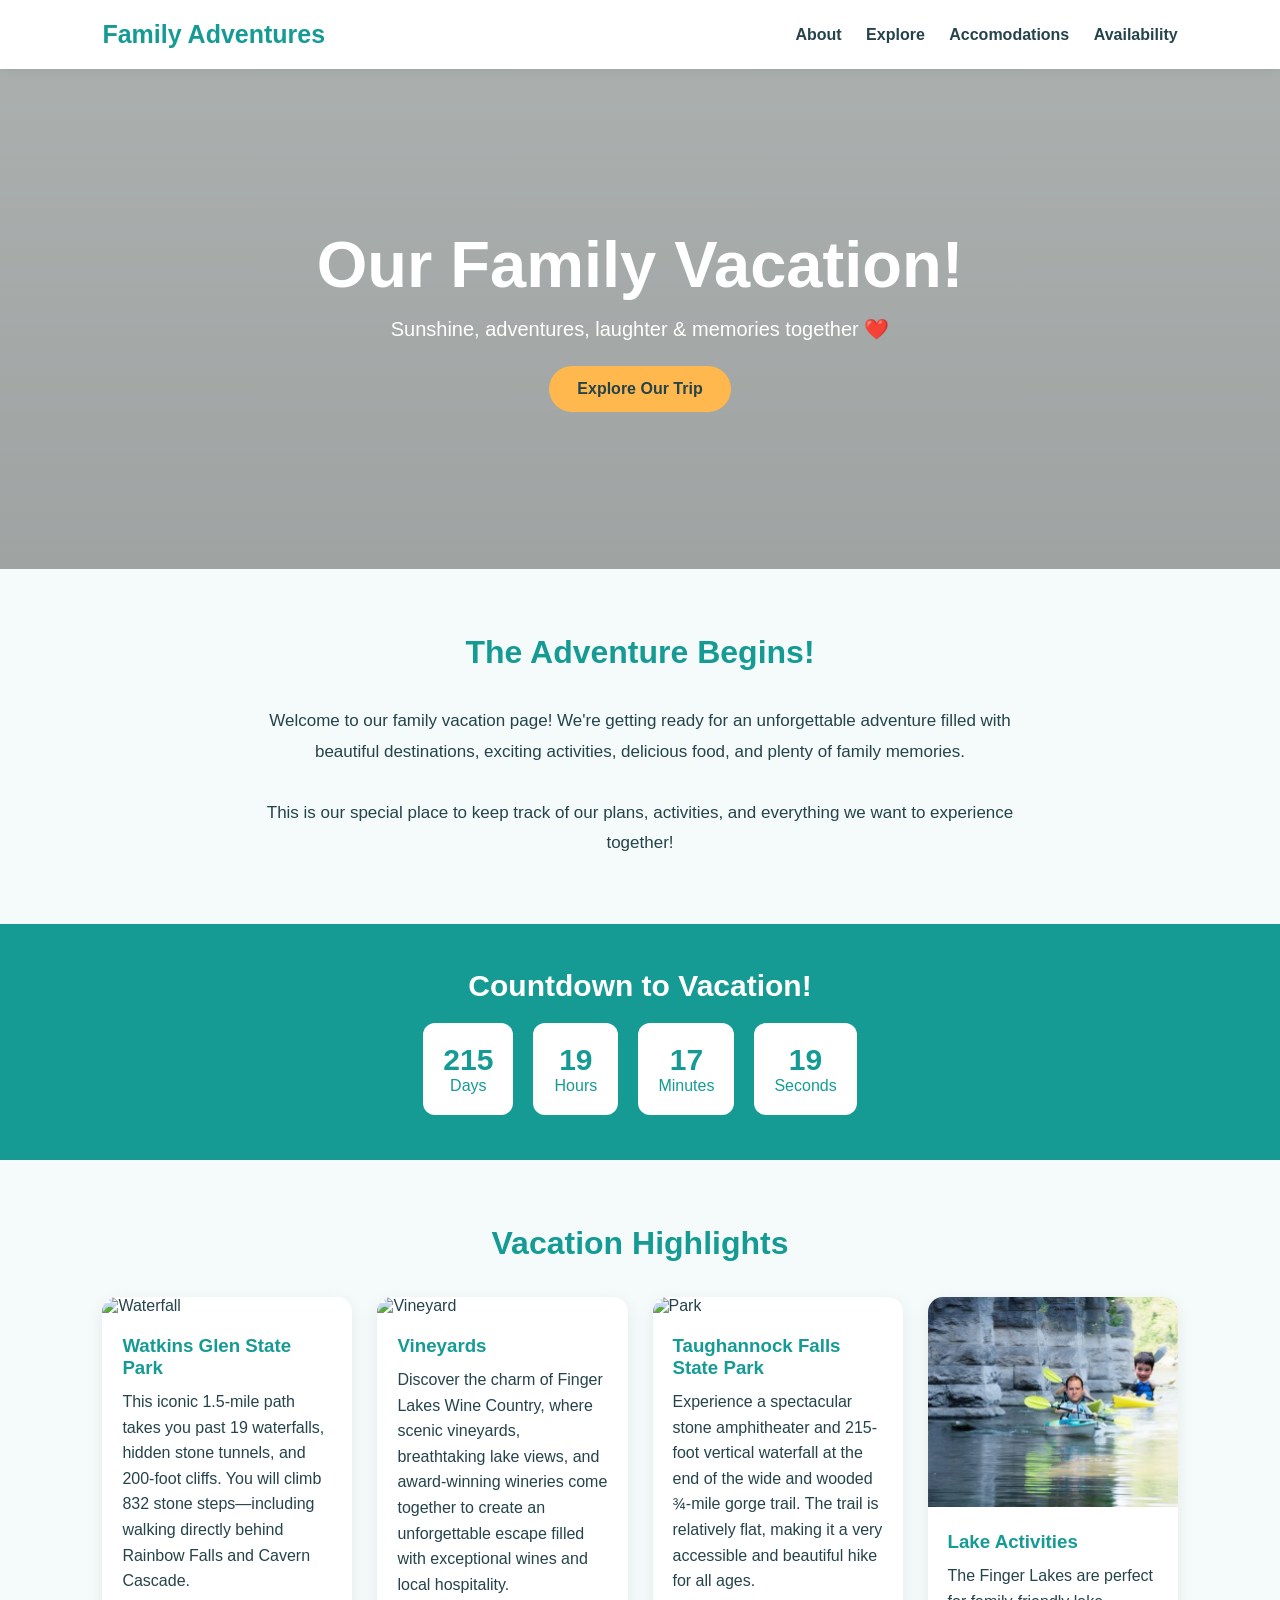
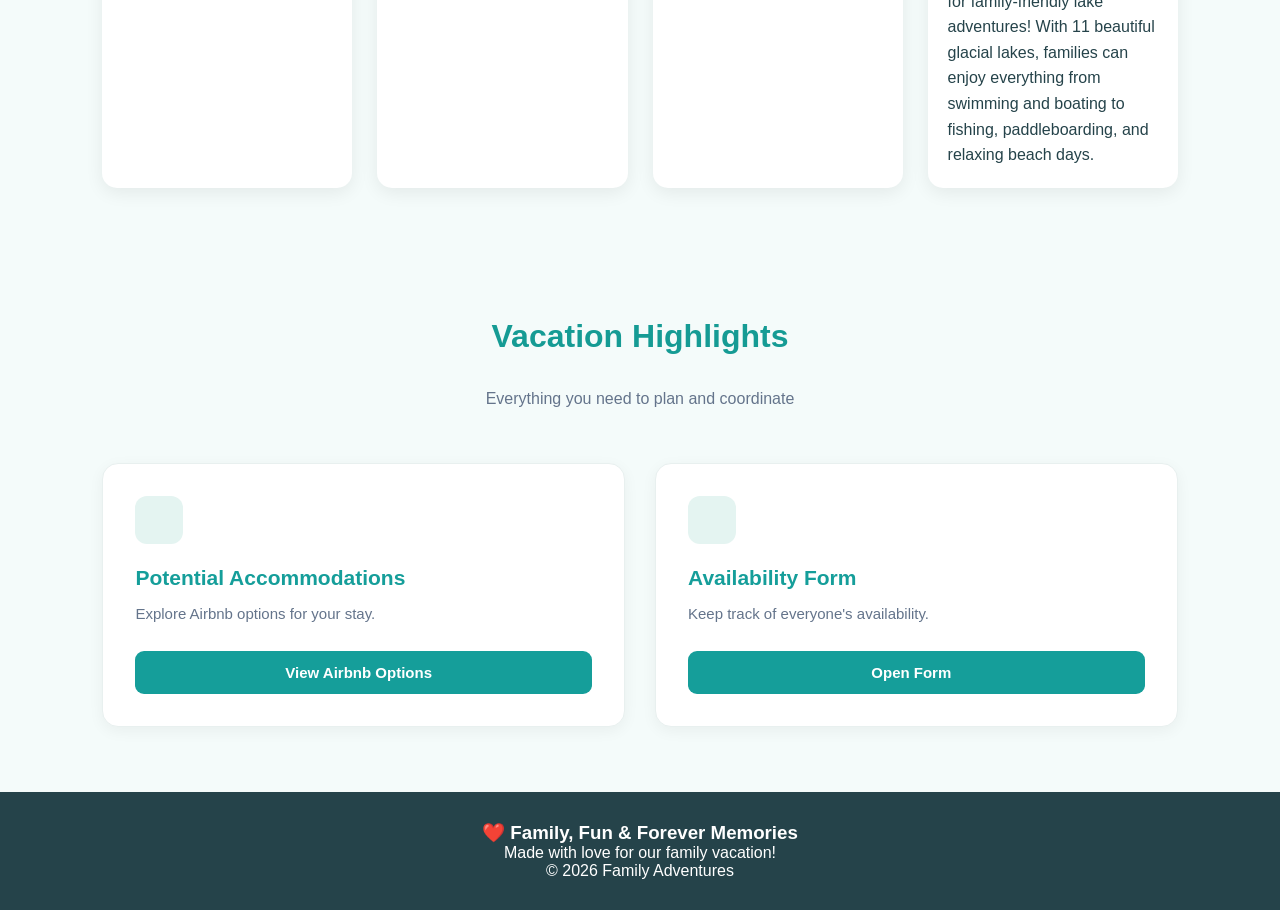
==== index.html @ bdb2de3e "Add files via upload Update to layout, added eform link" ====
<!DOCTYPE html>
<html lang="en">
<head>
<meta charset="UTF-8">
<meta name="viewport" content="width=device-width, initial-scale=1.0">
<title>Our Family Vacation 🌴</title>

<style>
* {
    margin: 0;
    padding: 0;
    box-sizing: border-box;
    font-family: 'Segoe UI', sans-serif;
    scroll-behavior: smooth;
}

body {
    background: #f4fbfa;
    color: #25434a;
}

header {
    background: #ffffff;
    padding: 20px 8%;
    display: flex;
    justify-content: space-between;
    align-items: center;
    box-shadow: 0 3px 12px rgba(0,0,0,.06);
}

/* Main container */
.container {
    max-width: 1100px;
    margin: 0 auto;
    padding: 60px 30px;
}

/* Page heading */
.page-header {
    text-align: center;
    margin-bottom: 55px;
}

.page-header h1 {
    color: #159E9A;
    font-size: 36px;
    font-weight: 700;
    margin-bottom: 12px;
}

.page-header p {
    color: #64748B;
    font-size: 16px;
}

.logo {
    font-size: 25px;
    font-weight: bold;
    color: #159b94;
}

nav a {
    text-decoration: none;
    color: #25434a;
    margin-left: 20px;
    font-weight: 600;
}

nav a:hover {
    color: #159b94;
}

.hero {
    min-height: 500px;
    background:
    linear-gradient(rgba(0,0,0,.3),rgba(0,0,0,.35)),
    url('https://vinepair.com/wp-content/uploads/2018/08/FingerLakes_Header.jpg');
    background-size: cover;
    background-position: center;
    display: flex;
    align-items: center;
    justify-content: center;
    text-align: center;
    color: white;
    padding: 30px;
}

.hero h1 {
    font-size: clamp(38px, 6vw, 65px);
    margin-bottom: 15px;
}

.hero p {
    font-size: 20px;
    margin-bottom: 25px;
}

.btn {
    display: inline-block;
    background: #ffb84d;
    color: #25434a;
    padding: 14px 28px;
    border-radius: 30px;
    text-decoration: none;
    font-weight: bold;
    transition: .3s;
}

.btn:hover {
    background: #fff;
    transform: translateY(-3px);
}

section {
    padding: 65px 8%;
}

.section-title {
    text-align: center;
    font-size: 32px;
    margin-bottom: 35px;
    color: #159b94;
}

.intro {
    text-align: center;
    max-width: 750px;
    margin: auto;
    line-height: 1.8;
    font-size: 17px;
}

.countdown {
    background: #159b94;
    color: white;
    text-align: center;
    padding: 45px 20px;
}

.countdown h2 {
    font-size: 30px;
    margin-bottom: 20px;
}

.timer {
    display: flex;
    justify-content: center;
    gap: 20px;
    flex-wrap: wrap;
}

.timer div {
    background: white;
    color: #159b94;
    padding: 20px;
    border-radius: 12px;
    min-width: 85px;
}

.timer strong {
    display: block;
    font-size: 30px;
}

.grid {
    display: grid;
    grid-template-columns: repeat(auto-fit, minmax(240px, 1fr));
    gap: 25px;
}

.card {
    background: white;
    border-radius: 15px;
    overflow: hidden;
    box-shadow: 0 5px 18px rgba(0,0,0,.07);
    transition: .3s;
}

.card:hover {
    transform: translateY(-5px);
}

.card img {
    width: 100%;
    height: 210px;
    object-fit: cover;
}

.card-content {
    padding: 20px;
}

.card h3 {
    color: #159b94;
    margin-bottom: 10px;
}

.card p {
    line-height: 1.6;
}

.itinerary {
    max-width: 500px;
    margin: auto;
}

.day {
    background: white;
    padding: 22px;
    margin-bottom: 15px;
    border-left: 5px solid #ffb84d;
    border-radius: 8px;
    box-shadow: 0 3px 12px rgba(0,0,0,.05);
}

.day h3 {
    color: #159b94;
    margin-bottom: 8px;
}

.checklist {
    max-width: 600px;
    margin: auto;
    background: white;
    padding: 30px;
    border-radius: 15px;
    box-shadow: 0 5px 18px rgba(0,0,0,.06);
}

.checklist label {
    display: block;
    padding: 12px 0;
    border-bottom: 1px solid #eee;
    cursor: pointer;
}

.checklist input {
    margin-right: 12px;
    accent-color: #159b94;
}

footer {
    background: #25434a;
    color: white;
    text-align: center;
    padding: 30px;
}

/* Card layout */
.links-grid {
    display: grid;
    grid-template-columns: repeat(2, 1fr);
    gap: 30px;
}

/* Card headings */
.link-card h2 {
    color: #159E9A;
    font-size: 21px;
    margin-bottom: 12px;
}

/* Individual cards */
.link-card {
    background-color: #FFFFFF;
    padding: 32px;
    border-radius: 16px;
    box-shadow: 0 4px 15px rgba(0, 0, 0, 0.05);
    border: 1px solid #E8F0EF;
    transition: transform 0.25s ease,
                box-shadow 0.25s ease;
}

.link-card:hover {
    transform: translateY(-5px);
    box-shadow: 0 10px 25px rgba(0, 0, 0, 0.08);
}

/* Icon styling */
.icon-container {
    width: 48px;
    height: 48px;
    background-color: #E4F4F1;
    color: #159E9A;
    border-radius: 12px;

    display: flex;
    align-items: center;
    justify-content: center;

    margin-bottom: 22px;
}

.icon-container svg {
    width: 24px;
    height: 24px;
}

/* Card descriptions */
.link-card p {
    color: #64748B;
    font-size: 15px;
    line-height: 1.6;
    margin-bottom: 25px;
}

/* Buttons */
.card-button {
    display: flex;
    align-items: center;
    justify-content: center;
    gap: 10px;

    background-color: #159E9A;
    color: #FFFFFF;

    text-decoration: none;
    font-size: 15px;
    font-weight: 600;

    padding: 13px 18px;
    border-radius: 9px;

    transition: background-color 0.2s ease;
}

.card-button:hover {
    background-color: #117E7B;
}

.card-button svg {
    width: 18px;
    height: 18px;
}

@media(max-width: 650px) {
    header {
        flex-direction: column;
        gap: 15px;
    }

    nav a {
        margin: 0 7px;
        font-size: 13px;
    }

    section {
        padding: 45px 6%;
    }
    .container {
        padding: 40px 20px;
    }

    .page-header {
        margin-bottom: 35px;
    }

    .page-header h1 {
        font-size: 29px;
    }

    .links-grid {
        grid-template-columns: 1fr;
        gap: 20px;
    }

    .link-card {
        padding: 25px;
    }
}
</style>
</head>

<body>

<header>
    <div class="logo">Family Adventures</div>
    <nav>
        <a href="#about">About</a>
        <a href="#destinations">Explore</a>
        <a href="#accomodations">Accomodations</a>
        <a href="#availability">Availability</a>
    </nav>
</header>

<section class="hero">
    <div>
        <h1>Our Family Vacation!</h1>
        <p>Sunshine, adventures, laughter & memories together ❤️</p>
        <a href="#about" class="btn">Explore Our Trip</a>
    </div>
</section>

<section id="about">
    <h2 class="section-title">The Adventure Begins!</h2>
    <div class="intro">
        <p>
            Welcome to our family vacation page! We're getting ready
            for an unforgettable adventure filled with beautiful
            destinations, exciting activities, delicious food, and
            plenty of family memories.
        </p>
        <br>
        <p>
            This is our special place to keep track of our plans,
            activities, and everything we want to experience together!
        </p>
    </div>
</section>

<section class="countdown">
  
    <h2>Countdown to Vacation!</h2>
    <div class="timer">
        <div><strong id="days">00</strong>Days</div>
        <div><strong id="hours">00</strong>Hours</div>
        <div><strong id="minutes">00</strong>Minutes</div>
        <div><strong id="seconds">00</strong>Seconds</div>
    </div>
</section>

<section id="destinations">
    <h2 class="section-title">Vacation Highlights</h2>

    <div class="grid">
        <div class="card">
            <img src="https://upload.wikimedia.org/wikipedia/commons/3/3d/Watkins_Glen_by_Peter_Rivera.jpg?utm_source=en.wikipedia.org&utm_campaign=index&utm_content=original" alt="Waterfall">
            <div class="card-content">
                <h3>Watkins Glen State Park</h3>
                <p>This iconic 1.5-mile path takes you past 19 waterfalls, hidden stone tunnels, and 200-foot cliffs. You will climb 832 stone steps—including walking directly behind Rainbow Falls and Cavern Cascade.</p>
            </div>
        </div>

        <div class="card">
            <img src="https://res.cloudinary.com/htt8g4cd/image/upload/wp/05_24_Finger_Lakes_HERO_GettyImages-694224216_1920x1280" alt="Vineyard">
            <div class="card-content">
                <h3>Vineyards</h3>
                <p>Discover the charm of Finger Lakes Wine Country, where scenic vineyards, breathtaking lake views, and award-winning wineries come together to create an unforgettable escape filled with exceptional wines and local hospitality.</p>
            </div>
        </div>

        <div class="card">
            <img src="https://lh3.googleusercontent.com/grass-cs/AABkmLdNLYvax4qqCp9xerIxJ303lOXt_Ra37vur6wpuKXozbcXHYoMxKD8GetHGzsLVUEi11fn7TsxwgreMtGS_RtnAhiNNPRqf2RmXLbXCH8RaARvJknMzqHmxxBGeOTSKAgo--ITI=w326-h312-n-k-no" alt="Park">
            <div class="card-content">
                <h3>Taughannock Falls State Park</h3>
                <p>Experience a spectacular stone amphitheater and 215-foot vertical waterfall at the end of the wide and wooded ¾-mile gorge trail. The trail is relatively flat, making it a very accessible and beautiful hike for all ages.</p>
            </div>
        </div>

        <div class="card">
            <!-- <img src="https://encrypted-tbn0.gstatic.com/images?q=tbn:ANd9GcRaPEfbpimXzudwYaw4ge7g22C1DNtYpzN3lOKx5eFU5A&s=10" alt="Family nature getaway"> -->
            <img src="./lakeactivities.jpg" alt="Family nature getaway">
            <div class="card-content">
                <h3>Lake Activities</h3>
                <p>The Finger Lakes are perfect for family-friendly lake adventures! With 11 beautiful glacial lakes, families can enjoy everything from swimming and boating to fishing, paddleboarding, and relaxing beach days.</p>
            </div>
        </div> 
    </div>
</section>
<section >
    <div class="page-header">
        <h2 class="section-title">Vacation Highlights</h2>
        <p>Everything you need to plan and coordinate</p>
    </div>
    <div class="links-grid">
    <!-- Accommodation Card -->
    <div class="link-card">
        <div class="icon-container">
            <i data-lucide="house"></i>
        </div>

        <h2>Potential Accommodations</h2>

        <p>Explore Airbnb options for your stay.</p>

        <a href="https://www.airbnb.com/wishlists/invite/d8660c49-421e-41db-a74e-eeff87a4538a?s=67&unique_share_id=237f466e-450b-4b79-995b-ecbaba8bf6a2" target="_blank" class="card-button">
            View Airbnb Options
            <i data-lucide="arrow-right"></i>
        </a>
    </div>

    <!-- Availability Card -->
    <div class="link-card">
        <div class="icon-container">
            <i data-lucide="calendar-check"></i>
        </div>

        <h2>Availability Form</h2>

        <p>Keep track of everyone's availability.</p>

        <a href="https://forms.gle/iJZrJAuHzX1cyAsQ8" target="_blank" class="card-button">
            Open Form
            <i data-lucide="arrow-right"></i>
        </a>
    </div>
</div>
</section>
<!-- <h2 class="section-title">Links</h2>

<div style="display: flex;">
<section id="accomodations" >

    <h2 class="section-title">Potential Accommodations</h2>

    <div class="itinerary" >
        <div class="day">
            <h3>AirBnb Options</h3>
            <a href="https://www.airbnb.com/wishlists/invite/d8660c49-421e-41db-a74e-eeff87a4538a?s=67&unique_share_id=237f466e-450b-4b79-995b-ecbaba8bf6a2">
                Link to Airbnb
            </a>
        </div>
    </div>
</section> -->
<!-- 
<section id="availability">
    <h2 class="section-title">Availability Form</h2>

    <div class="itinerary">
        <div class="day">
            <h3>Lets keep track of everyone's availability!</h3>
            <a href="https://forms.gle/iJZrJAuHzX1cyAsQ8">Link to Form</a>
        </div>
    </div>
</section>
</div> -->

<footer>
    <h3>❤️ Family, Fun & Forever Memories</h3>
    <p>Made with love for our family vacation!</p>
    <p>© 2026 Family Adventures</p>
</footer>

<script src="https://unpkg.com/lucide@latest"></script>
<script>

// CHANGE THIS DATE TO YOUR VACATION START DATE
const vacationDate = new Date("2027-07-10T00:00:00").getTime();

function updateCountdown() {
    const now = new Date().getTime();
    const distance = vacationDate - now;

    if (distance <= 0) {
        document.querySelector(".countdown h2").innerText =
            "🎉 Vacation Time!";
        document.querySelector(".timer").style.display = "none";
        return;
    }

    document.getElementById("days").innerText =
        Math.floor(distance / (1000 * 60 * 60 * 24));

    document.getElementById("hours").innerText =
        Math.floor((distance / (1000 * 60 * 60)) % 24);

    document.getElementById("minutes").innerText =
        Math.floor((distance / (1000 * 60)) % 60);

    document.getElementById("seconds").innerText =
        Math.floor((distance / 1000) % 60);
}

updateCountdown();
setInterval(updateCountdown, 1000);

lucide.createIcons();
</script>

</body>
</html>
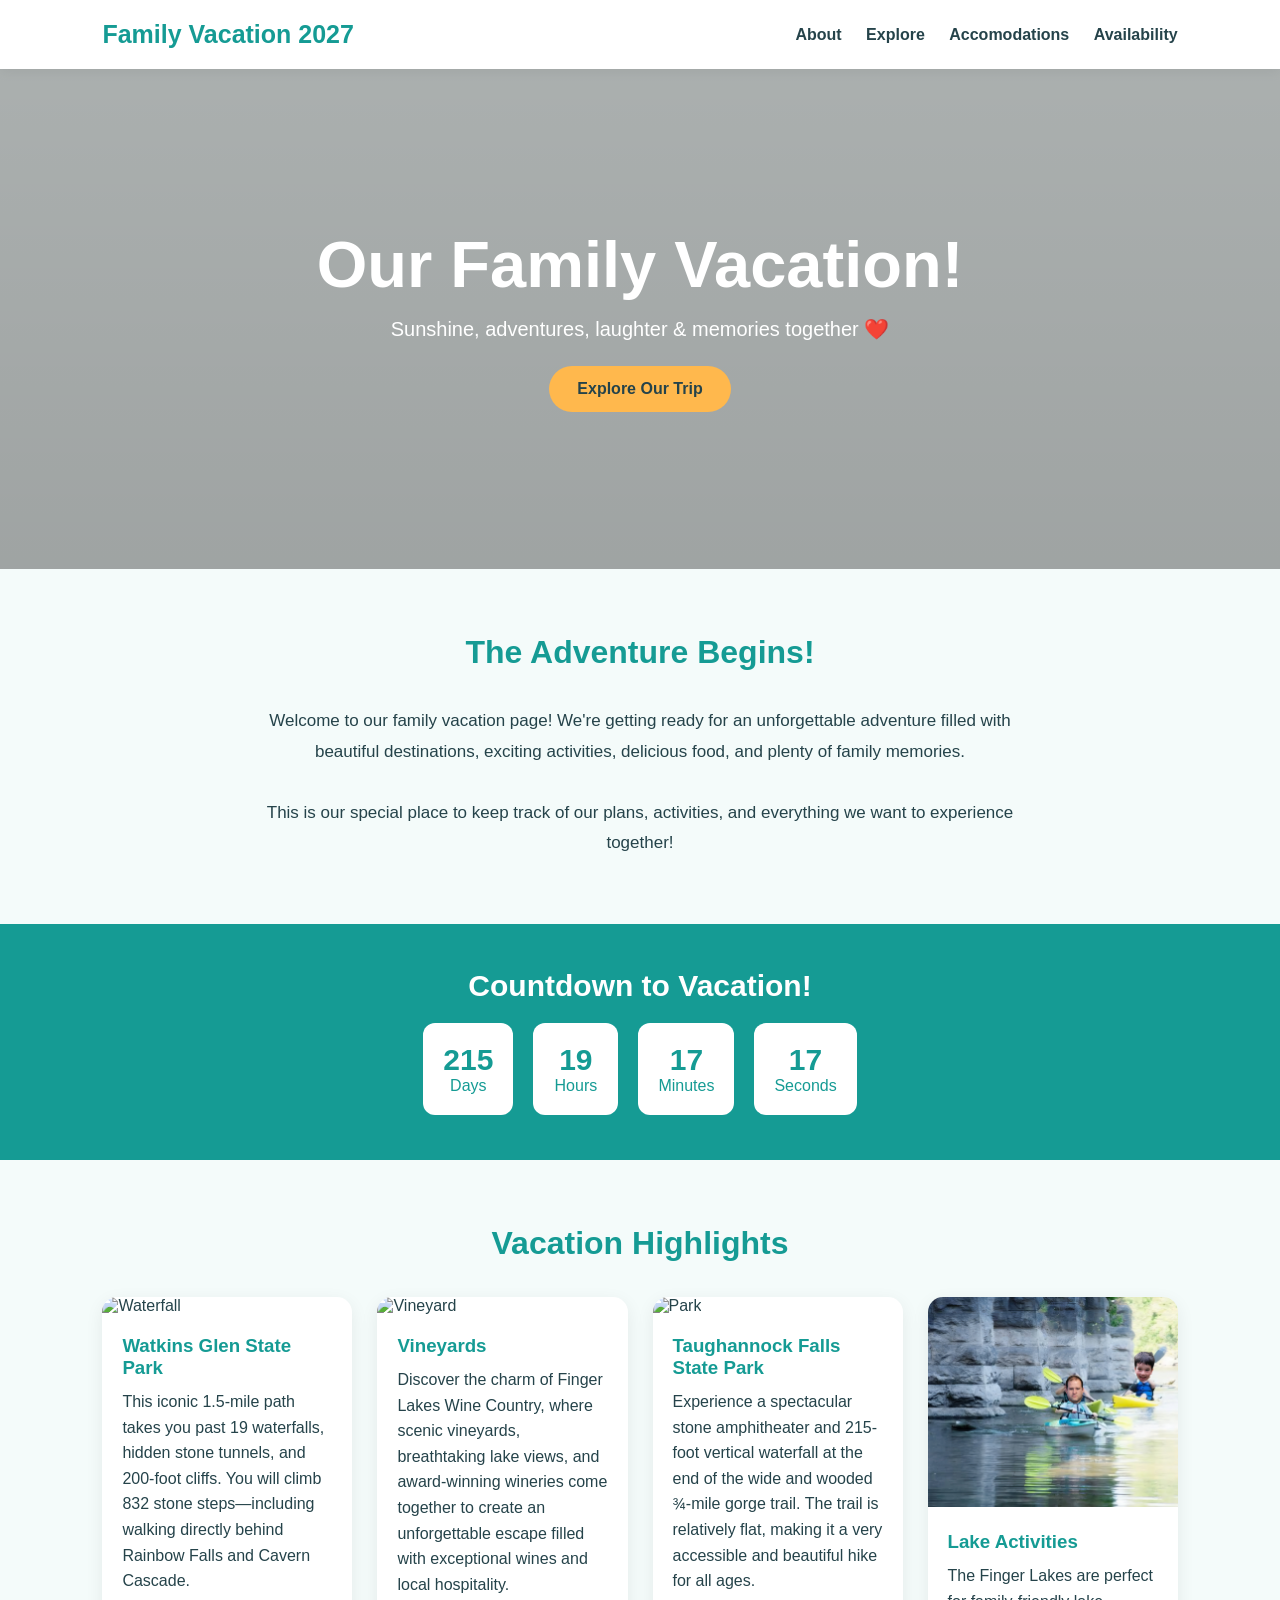
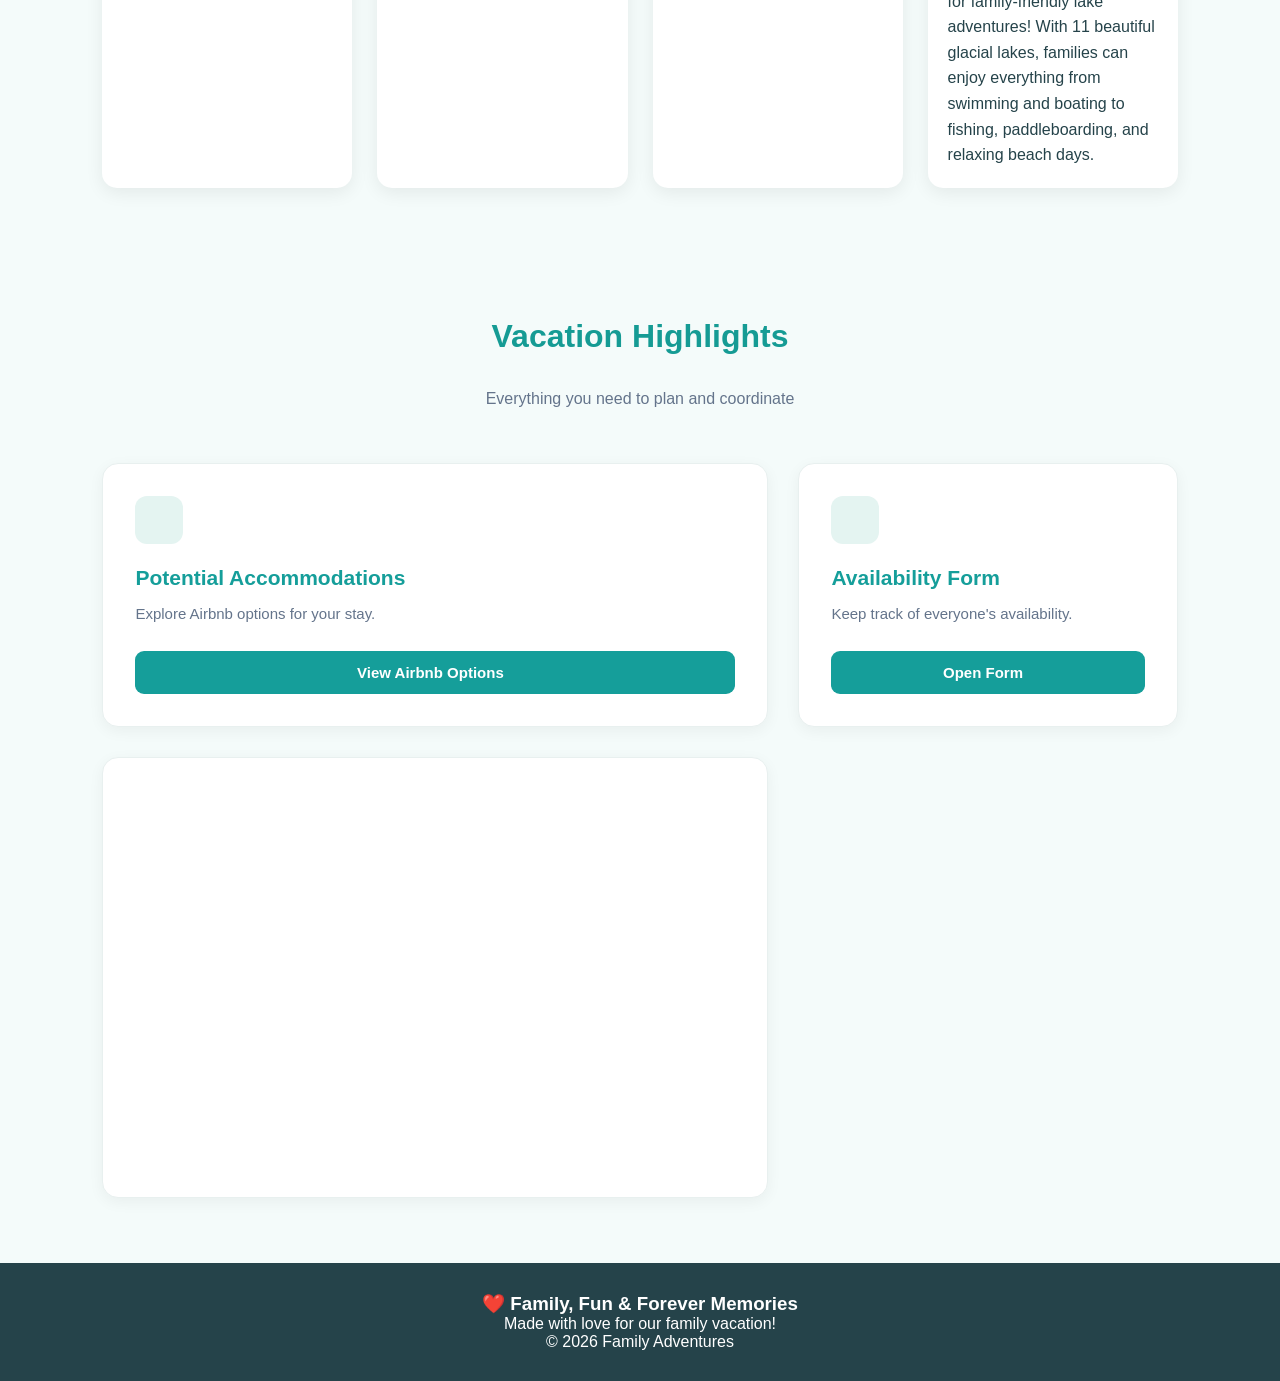
==== commit 1be310ec: "embedded google form results" ====
--- a/index.html
+++ b/index.html
@@ -375,11 +375,11 @@
 <body>
 
 <header>
-    <div class="logo">Family Adventures</div>
+    <div class="logo">Family Vacation 2027</div>
     <nav>
         <a href="#about">About</a>
         <a href="#destinations">Explore</a>
-        <a href="#accomodations">Accomodations</a>
+        <a href="#availability">Accomodations</a>
         <a href="#availability">Availability</a>
     </nav>
 </header>
@@ -459,7 +459,7 @@
     </div>
 </section>
 <section >
-    <div class="page-header">
+    <div class="page-header" id="availability">
         <h2 class="section-title">Vacation Highlights</h2>
         <p>Everything you need to plan and coordinate</p>
     </div>
@@ -495,8 +495,15 @@
             <i data-lucide="arrow-right"></i>
         </a>
     </div>
+    <div class="link-card">
+        <iframe width="600" height="371" seamless frameborder="0" scrolling="no" src="https://docs.google.com/spreadsheets/d/e/2PACX-1vQfXzXoorqMYsX215RjBvY428gVkZ3lauhFhGlulQisiKimwD9xjH5LPTVgOyzrfisRylYUd4V9azBv/pubchart?oid=1821406875&amp;format=interactive"></iframe>
+    </div>
+</div>
+<div>
+    
 </div>
 </section>
+
 <!-- <h2 class="section-title">Links</h2>
 
 <div style="display: flex;">
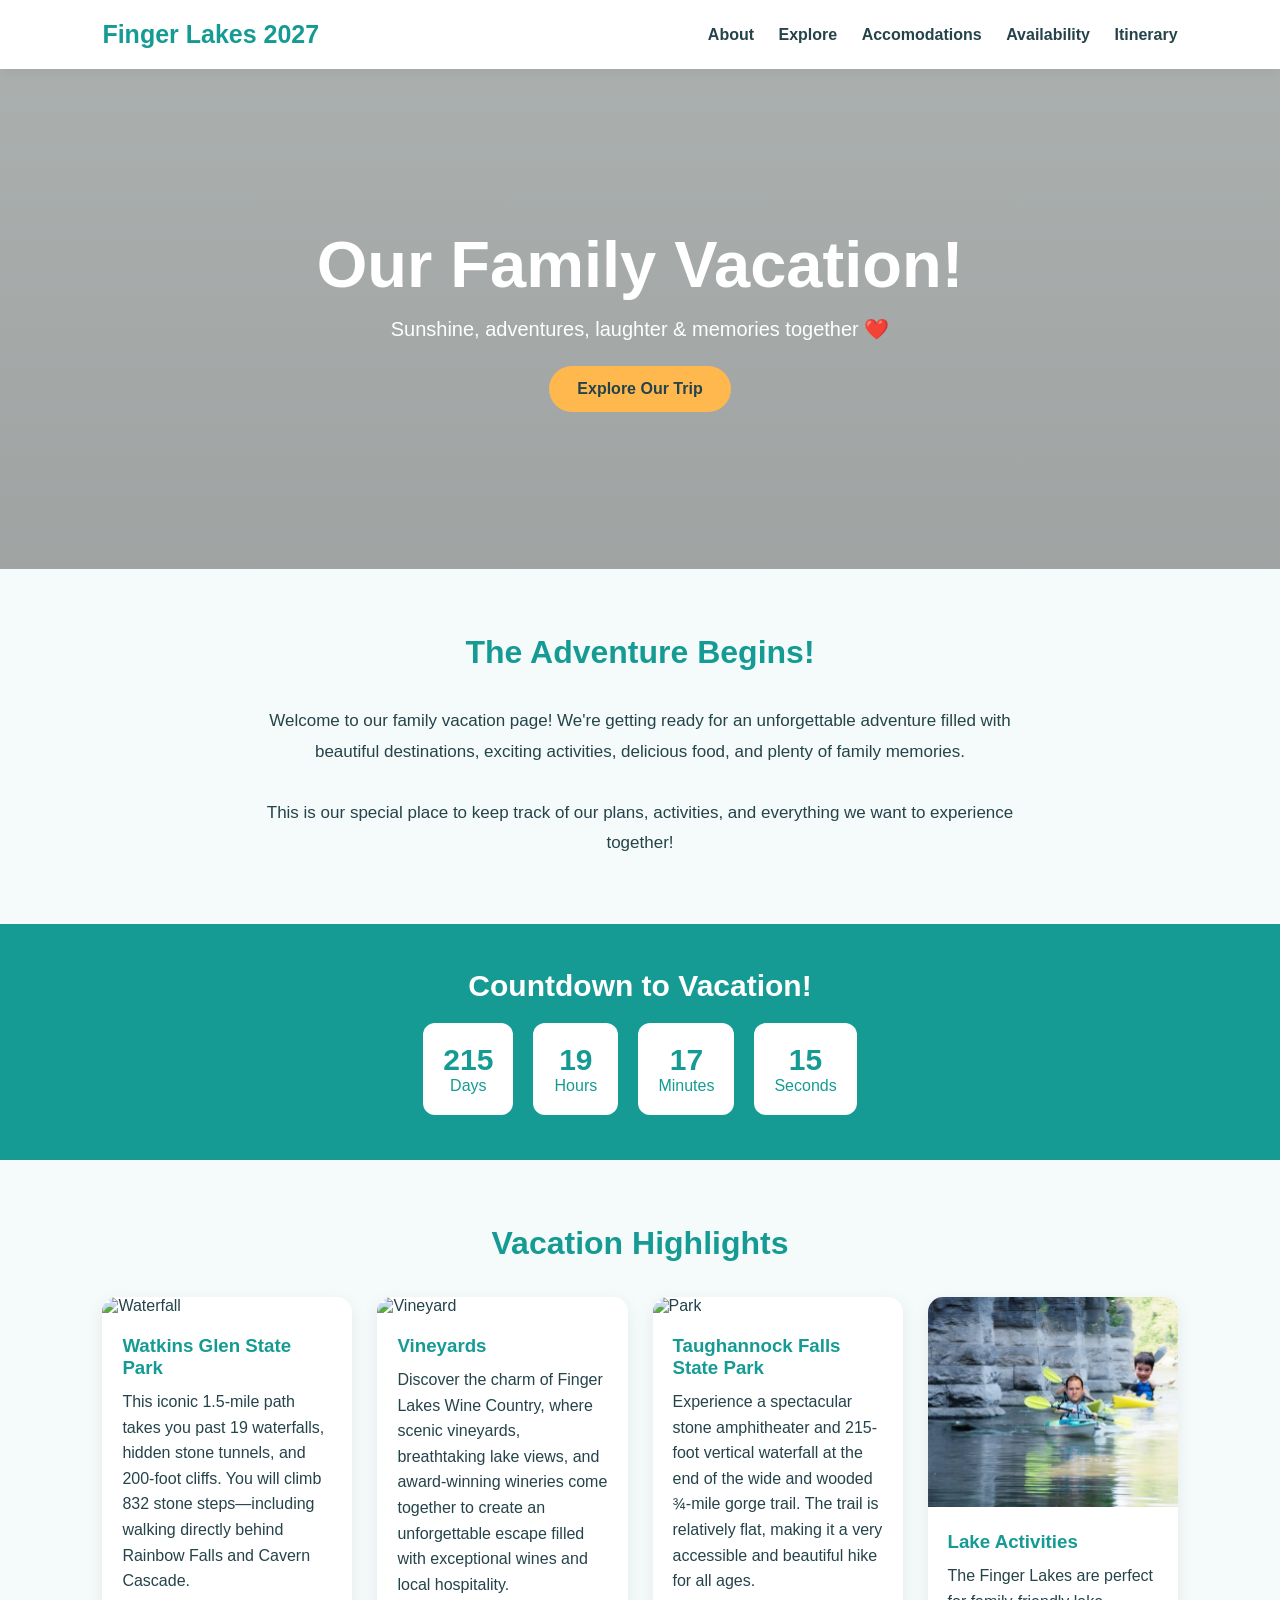
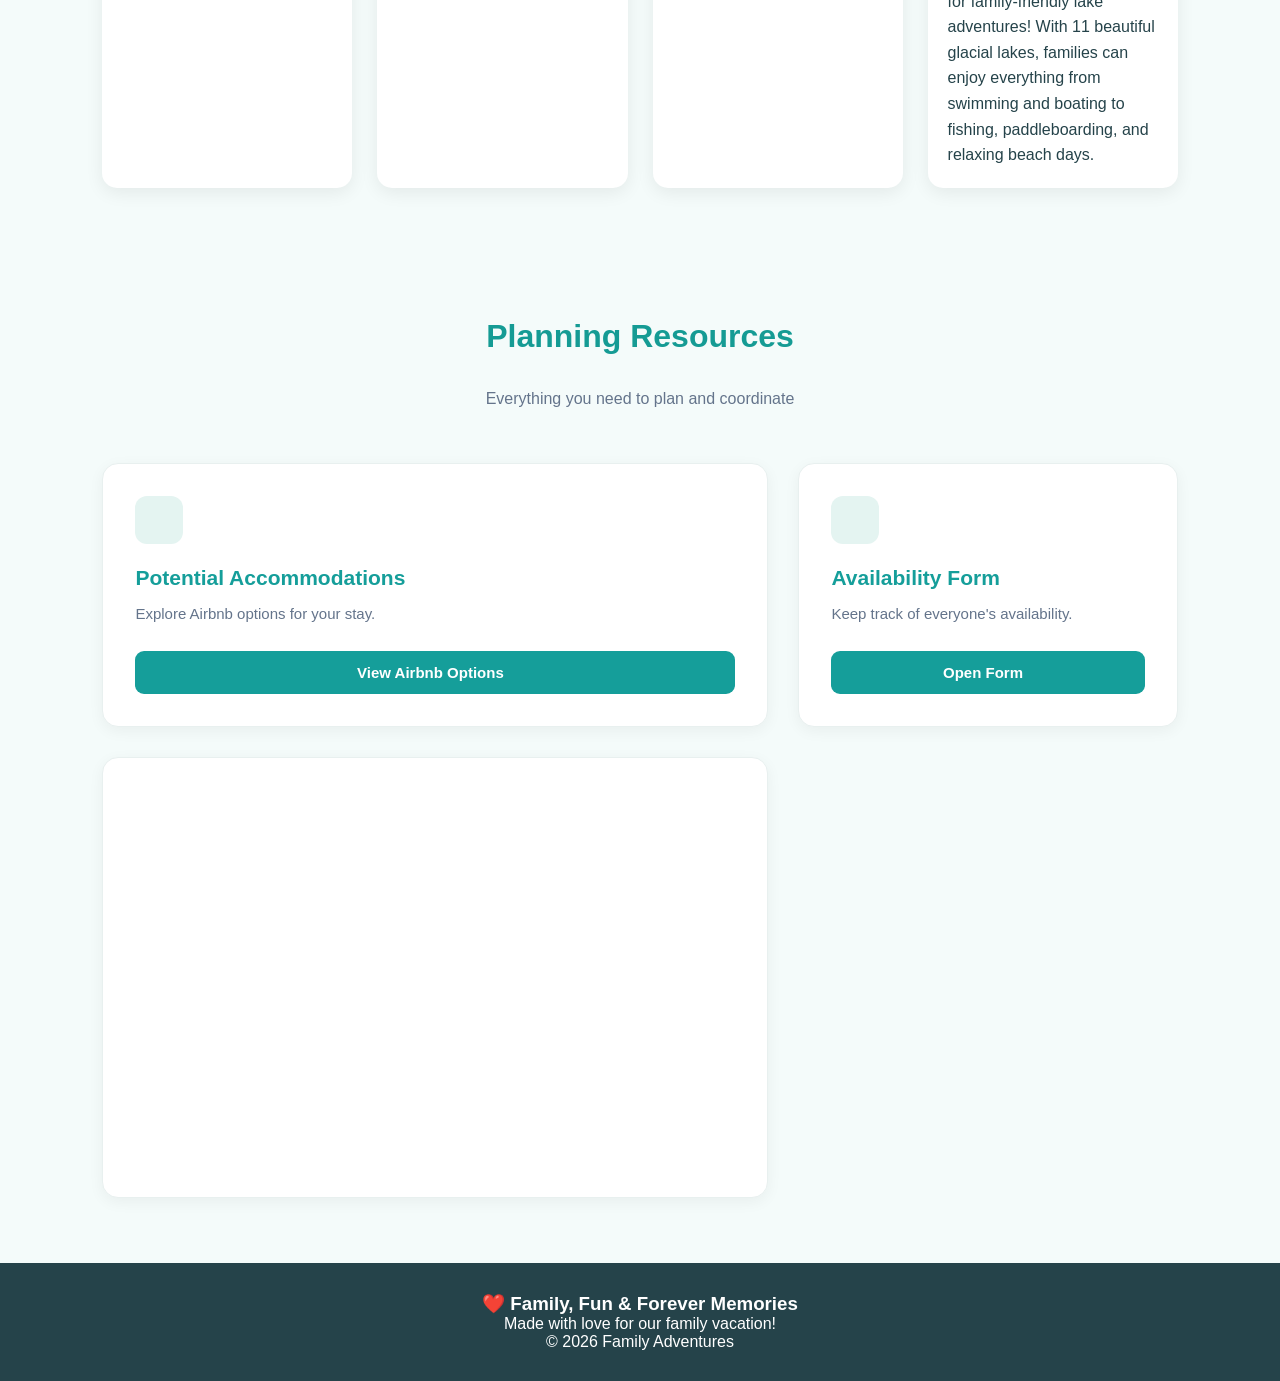
==== commit 102824df: "Added itinerary under construction page" ====
--- a/index.html
+++ b/index.html
@@ -4,7 +4,7 @@
 <head>
 <meta charset="UTF-8">
 <meta name="viewport" content="width=device-width, initial-scale=1.0">
-<title>Our Family Vacation 🌴</title>
+<title>Family Vacation 2027</title>
 
 <style>
 * {
@@ -375,12 +375,13 @@
 <body>
 
 <header>
-    <div class="logo">Family Vacation 2027</div>
+    <div class="logo">Finger Lakes 2027</div>
     <nav>
         <a href="#about">About</a>
         <a href="#destinations">Explore</a>
         <a href="#availability">Accomodations</a>
         <a href="#availability">Availability</a>
+        <a href="./Itinerary.html">Itinerary</a>
     </nav>
 </header>
 
@@ -450,7 +451,7 @@
 
         <div class="card">
             <!-- <img src="https://encrypted-tbn0.gstatic.com/images?q=tbn:ANd9GcRaPEfbpimXzudwYaw4ge7g22C1DNtYpzN3lOKx5eFU5A&s=10" alt="Family nature getaway"> -->
-            <img src="./lakeactivities.jpg" alt="Family nature getaway">
+            <img src="./Images/lakeactivities.jpg" alt="Family nature getaway">
             <div class="card-content">
                 <h3>Lake Activities</h3>
                 <p>The Finger Lakes are perfect for family-friendly lake adventures! With 11 beautiful glacial lakes, families can enjoy everything from swimming and boating to fishing, paddleboarding, and relaxing beach days.</p>
@@ -460,7 +461,7 @@
 </section>
 <section >
     <div class="page-header" id="availability">
-        <h2 class="section-title">Vacation Highlights</h2>
+        <h2 class="section-title">Planning Resources</h2>
         <p>Everything you need to plan and coordinate</p>
     </div>
     <div class="links-grid">
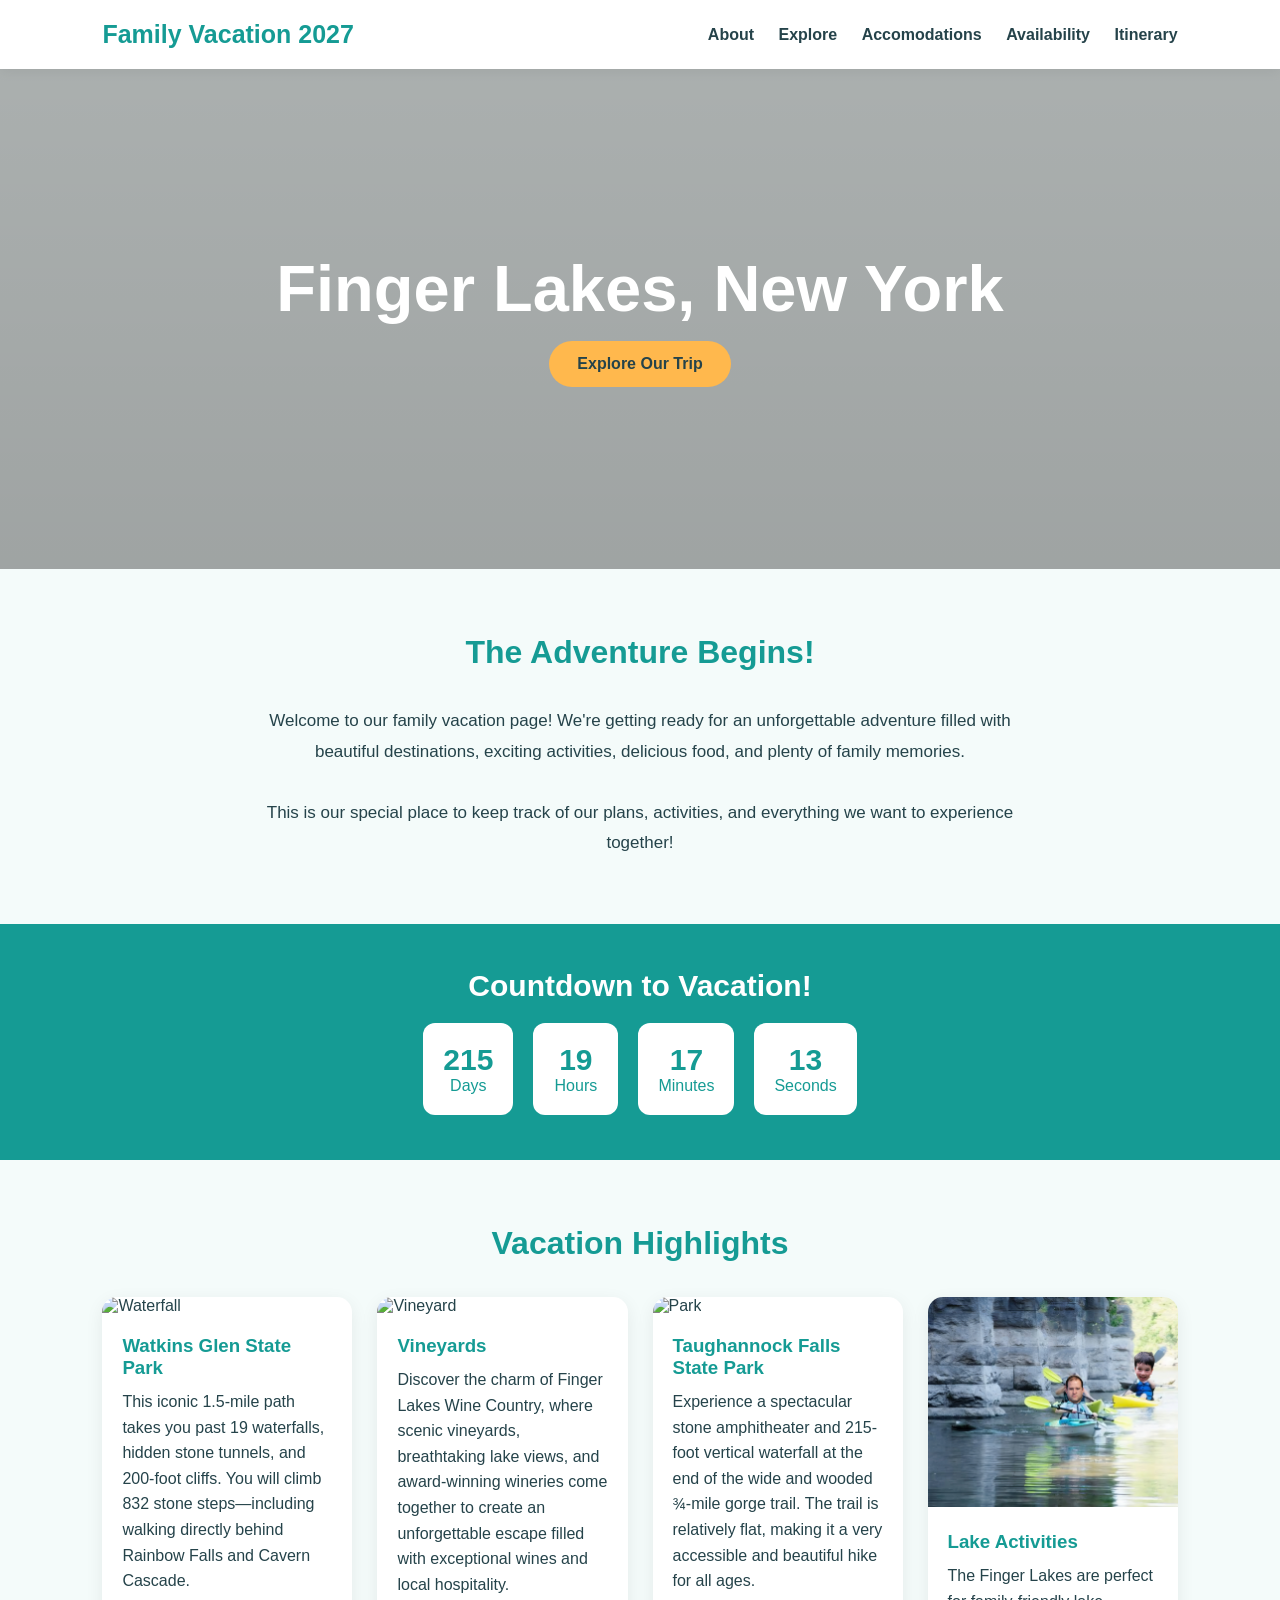
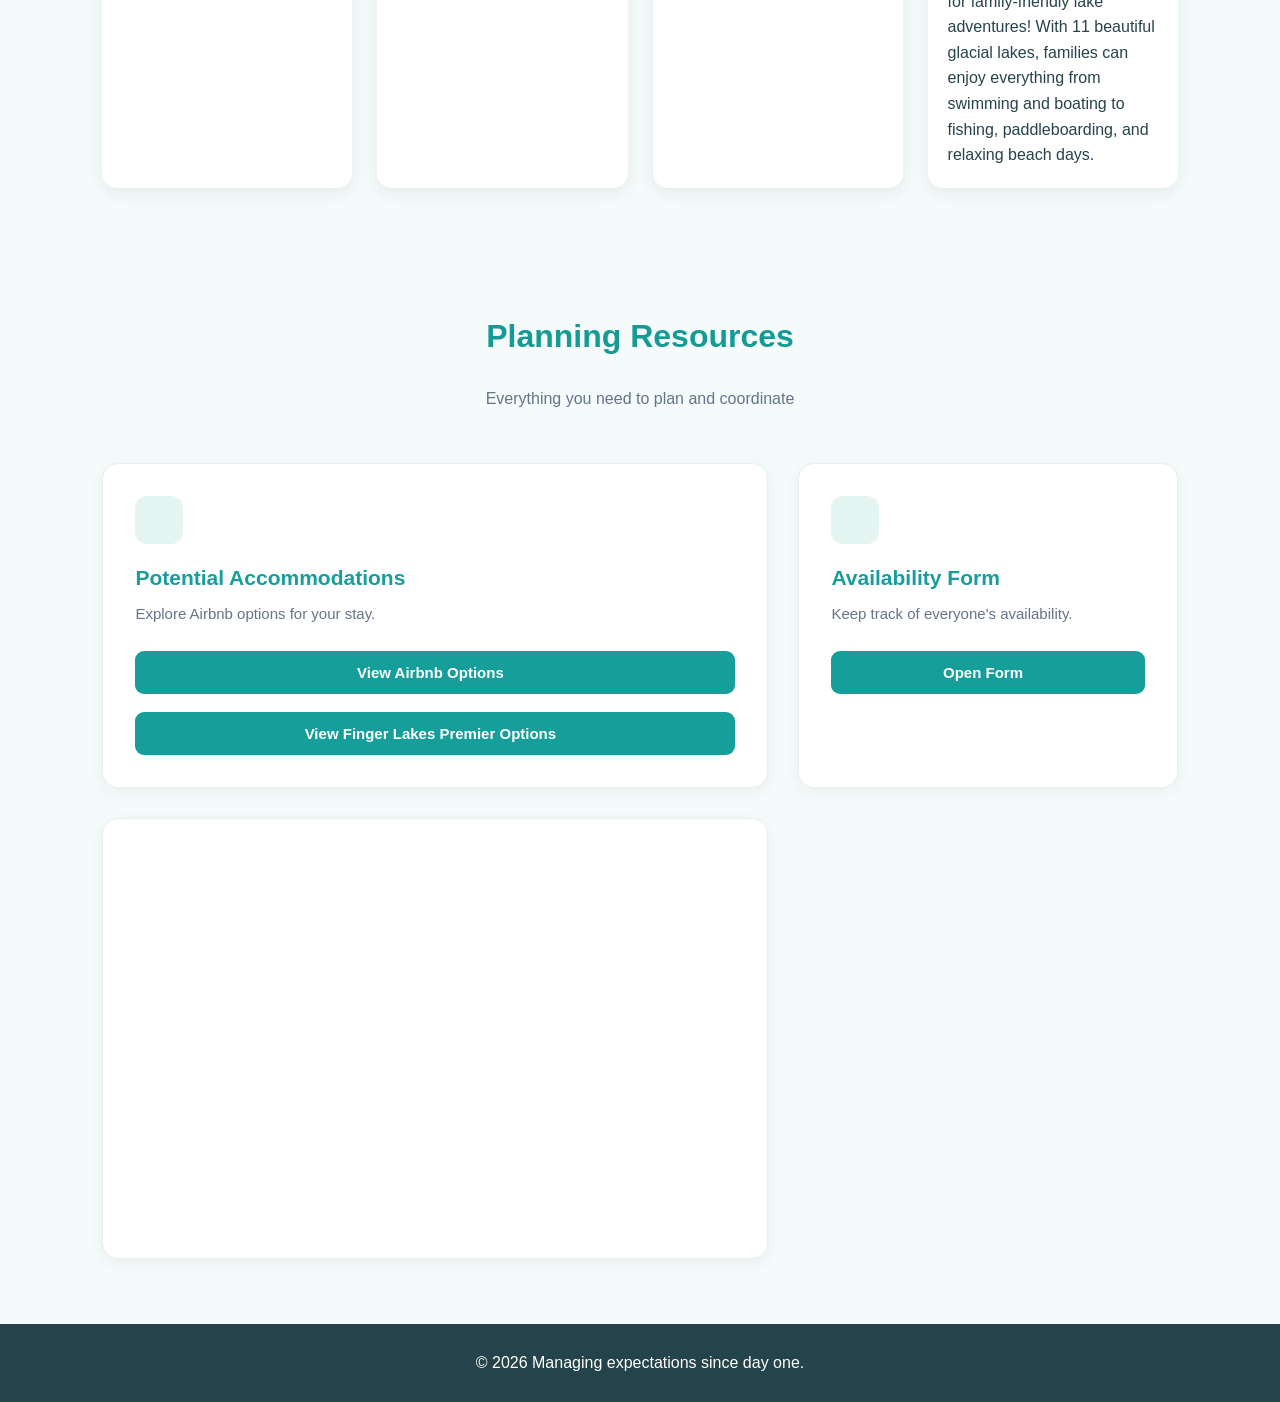
==== commit eb9a7052: "Minor updates" ====
--- a/index.html
+++ b/index.html
@@ -375,7 +375,7 @@
 <body>
 
 <header>
-    <div class="logo">Finger Lakes 2027</div>
+    <div class="logo">Family Vacation 2027</div>
     <nav>
         <a href="#about">About</a>
         <a href="#destinations">Explore</a>
@@ -387,8 +387,8 @@
 
 <section class="hero">
     <div>
-        <h1>Our Family Vacation!</h1>
-        <p>Sunshine, adventures, laughter & memories together ❤️</p>
+        <h1>Finger Lakes, New York</h1>
+        <!-- <p>Sunshine, adventures, laughter & memories together ❤️</p> -->
         <a href="#about" class="btn">Explore Our Trip</a>
     </div>
 </section>
@@ -478,6 +478,10 @@
         <a href="https://www.airbnb.com/wishlists/invite/d8660c49-421e-41db-a74e-eeff87a4538a?s=67&unique_share_id=237f466e-450b-4b79-995b-ecbaba8bf6a2" target="_blank" class="card-button">
             View Airbnb Options
             <i data-lucide="arrow-right"></i>
+        </a><br/>
+        <a href="https://www.fingerlakespremierproperties.com/rentals?customFilterPageID=573&flexTab=0&flexDates=0&checkin=&checkout=&sortBy=Random&sleeps=Any&bedrooms=7" target="_blank" class="card-button">
+            View Finger Lakes Premier Options
+            <i data-lucide="arrow-right"></i>
         </a>
     </div>
 
@@ -535,9 +539,9 @@
 </div> -->
 
 <footer>
-    <h3>❤️ Family, Fun & Forever Memories</h3>
-    <p>Made with love for our family vacation!</p>
-    <p>© 2026 Family Adventures</p>
+    <!-- <h3>❤️ Family, Fun & Forever Memories</h3>
+    <p>Made with love for our family vacation!</p> -->
+    <p>© 2026 Managing expectations since day one.</p>
 </footer>
 
 <script src="https://unpkg.com/lucide@latest"></script>
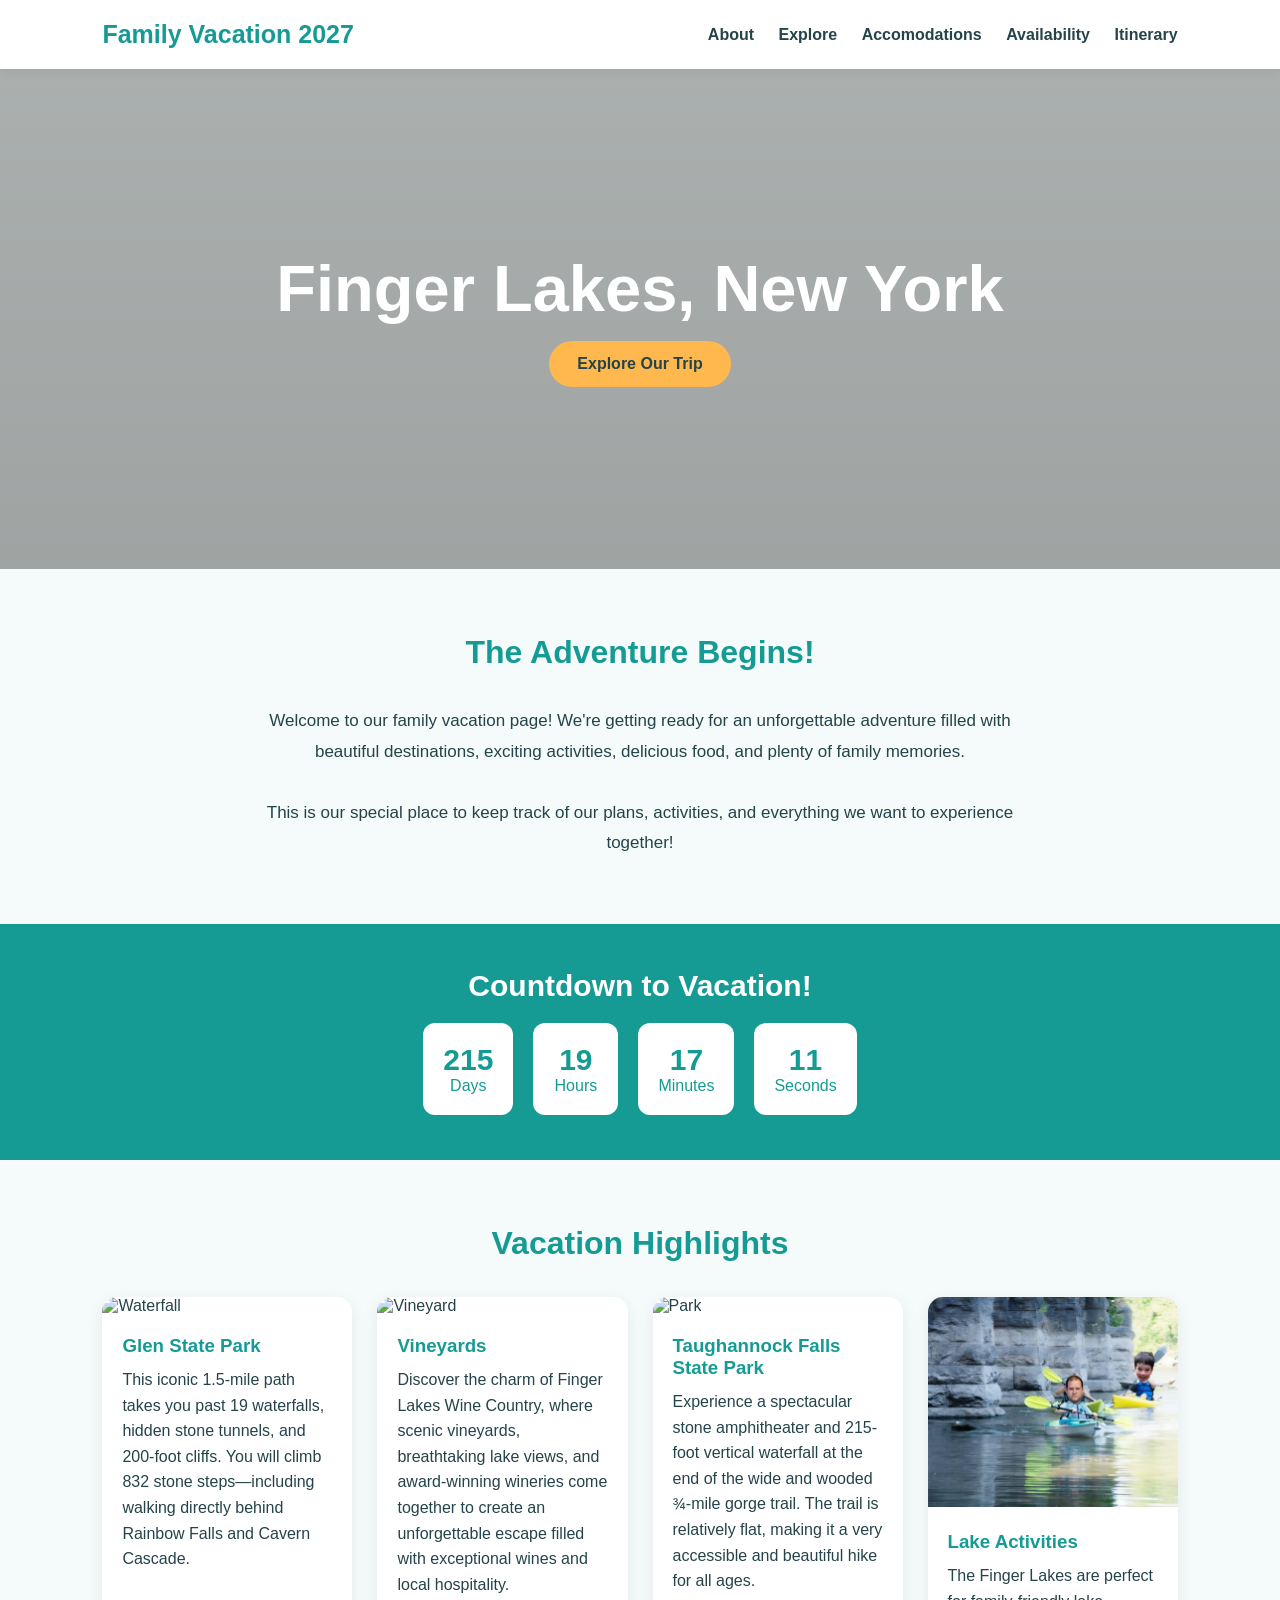
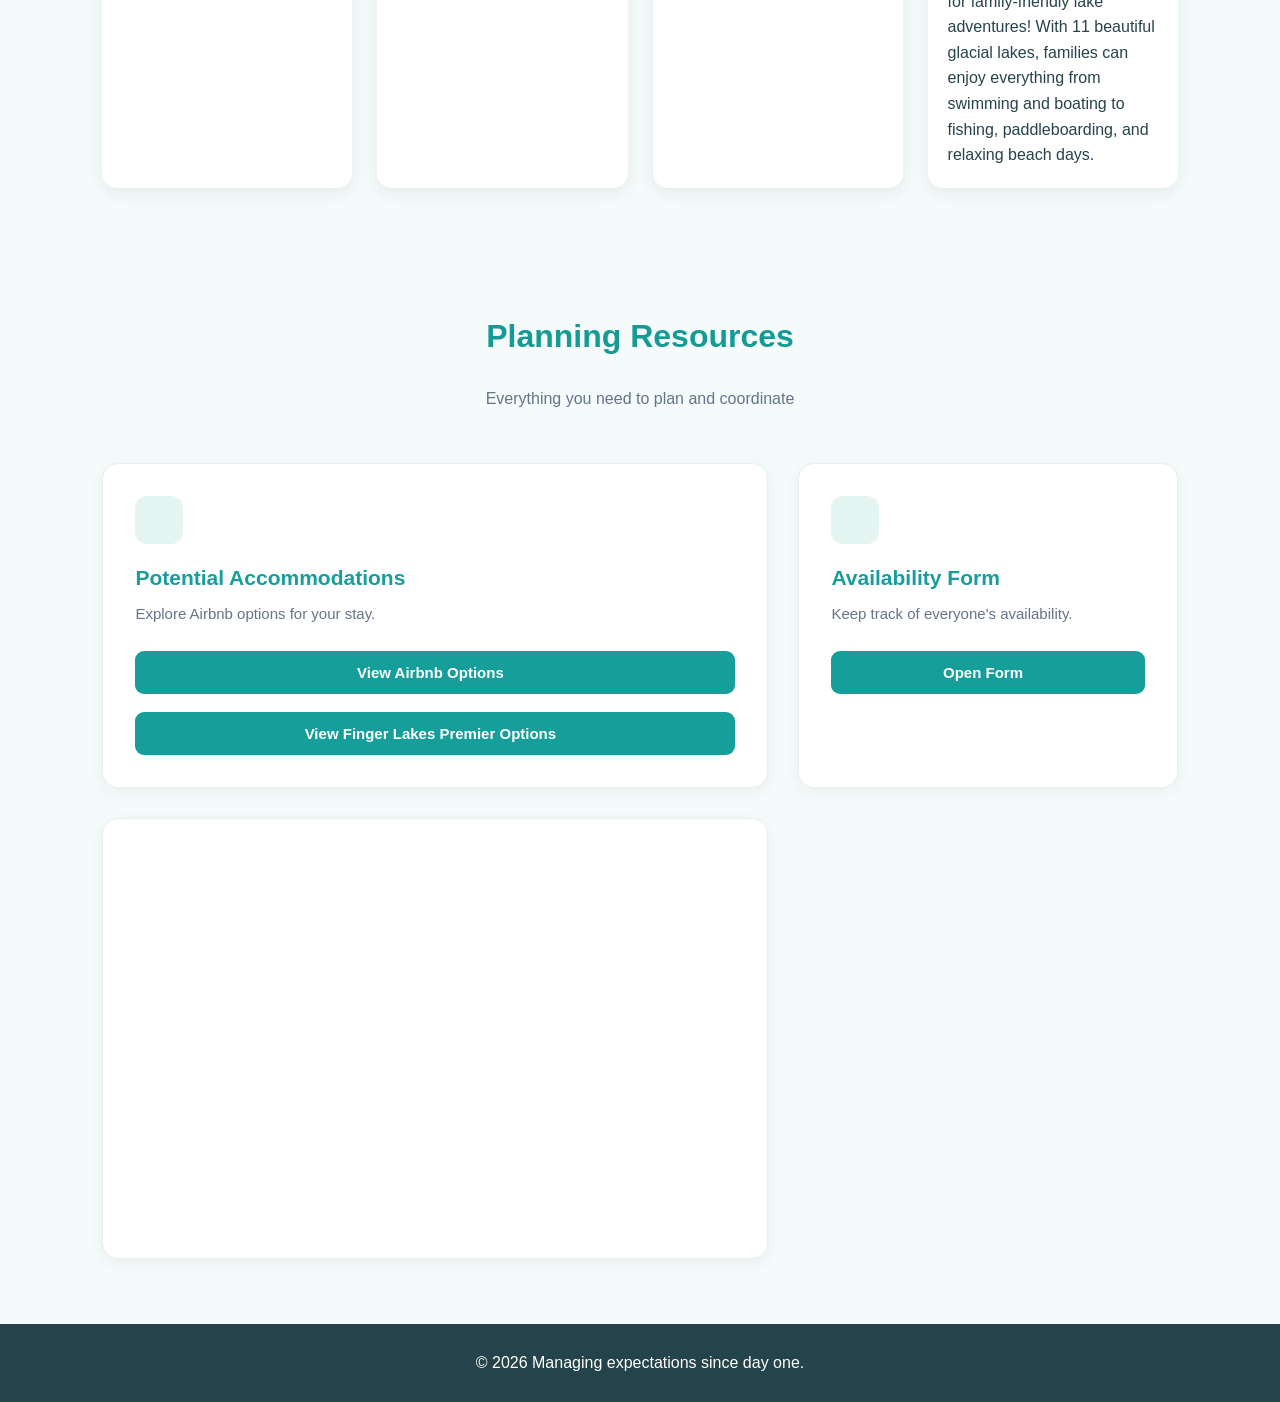
==== commit f975932b: "Added links to images" ====
--- a/index.html
+++ b/index.html
@@ -332,6 +332,11 @@
 .card-button svg {
     width: 18px;
     height: 18px;
+}
+
+a {
+  text-decoration: none;
+  color: #159b94;
 }
 
 @media(max-width: 650px) {
@@ -428,7 +433,7 @@
         <div class="card">
             <img src="https://upload.wikimedia.org/wikipedia/commons/3/3d/Watkins_Glen_by_Peter_Rivera.jpg?utm_source=en.wikipedia.org&utm_campaign=index&utm_content=original" alt="Waterfall">
             <div class="card-content">
-                <h3>Watkins Glen State Park</h3>
+                <h3><a href="https://parks.ny.gov/visit/state-parks/watkins-glen-state-park" target="_blank">Glen State Park</a></h3>
                 <p>This iconic 1.5-mile path takes you past 19 waterfalls, hidden stone tunnels, and 200-foot cliffs. You will climb 832 stone steps—including walking directly behind Rainbow Falls and Cavern Cascade.</p>
             </div>
         </div>
@@ -436,7 +441,7 @@
         <div class="card">
             <img src="https://res.cloudinary.com/htt8g4cd/image/upload/wp/05_24_Finger_Lakes_HERO_GettyImages-694224216_1920x1280" alt="Vineyard">
             <div class="card-content">
-                <h3>Vineyards</h3>
+                <h3><a href="https://www.fingerlakeswinecountry.com/?utm_source=google&utm_medium=cpc&utm_campaign=flwc_202609_alwayson&utm_content=branded-flwc&gad_source=1&gad_campaignid=24228634002&gbraid=0AAAAACv6GTOgE5aTBSwARfPaoP4LfqWLH&gclid=Cj0KCQiAk_DXBhCoARIsAHE-omM2lMmcZsivfhF6ZYyJUeCjvc6l-CQL8cfxF96TjQtRb5svNEvz9A8aAkvWEALw_wcB" target="_blank">Vineyards</a></h3>
                 <p>Discover the charm of Finger Lakes Wine Country, where scenic vineyards, breathtaking lake views, and award-winning wineries come together to create an unforgettable escape filled with exceptional wines and local hospitality.</p>
             </div>
         </div>
@@ -444,7 +449,7 @@
         <div class="card">
             <img src="https://lh3.googleusercontent.com/grass-cs/AABkmLdNLYvax4qqCp9xerIxJ303lOXt_Ra37vur6wpuKXozbcXHYoMxKD8GetHGzsLVUEi11fn7TsxwgreMtGS_RtnAhiNNPRqf2RmXLbXCH8RaARvJknMzqHmxxBGeOTSKAgo--ITI=w326-h312-n-k-no" alt="Park">
             <div class="card-content">
-                <h3>Taughannock Falls State Park</h3>
+                <h3><a href="https://parks.ny.gov/visit/state-parks/taughannock-falls-state-park" target="_blank">Taughannock Falls State Park</a></h3>
                 <p>Experience a spectacular stone amphitheater and 215-foot vertical waterfall at the end of the wide and wooded ¾-mile gorge trail. The trail is relatively flat, making it a very accessible and beautiful hike for all ages.</p>
             </div>
         </div>
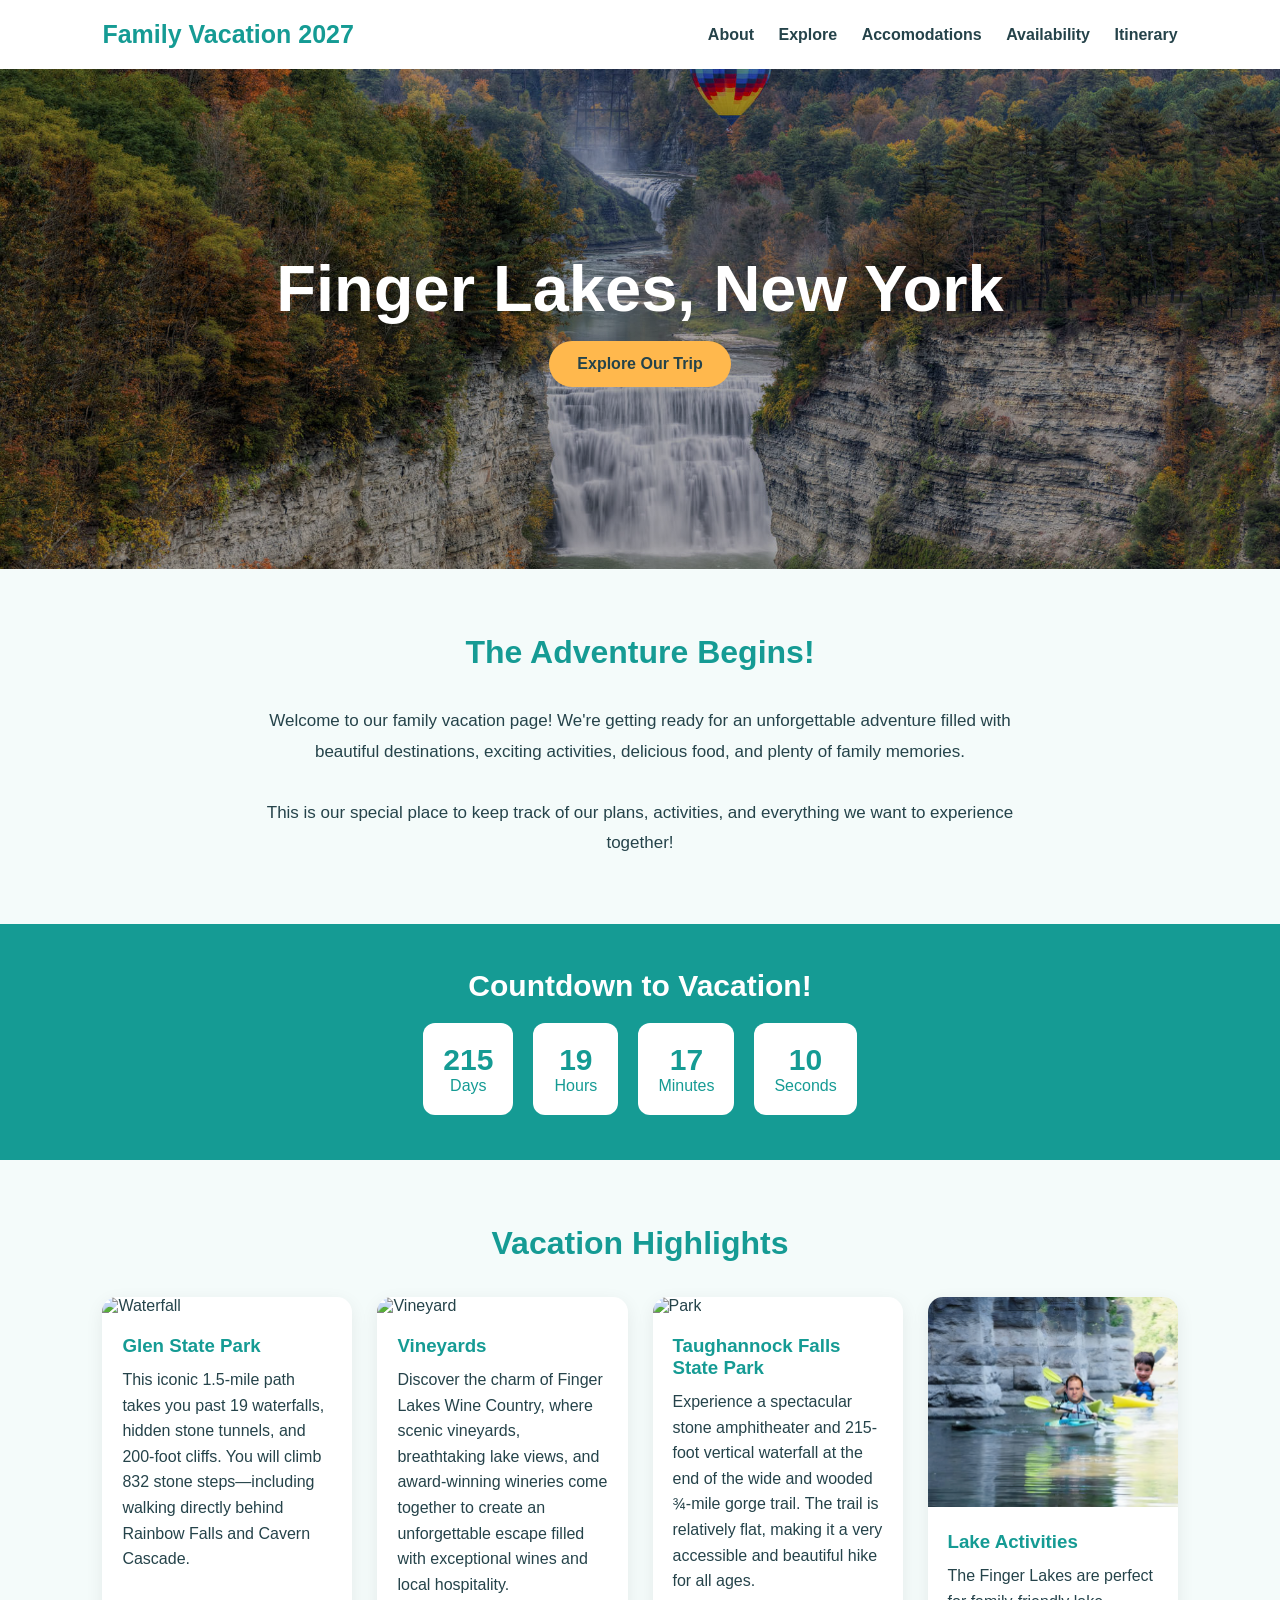
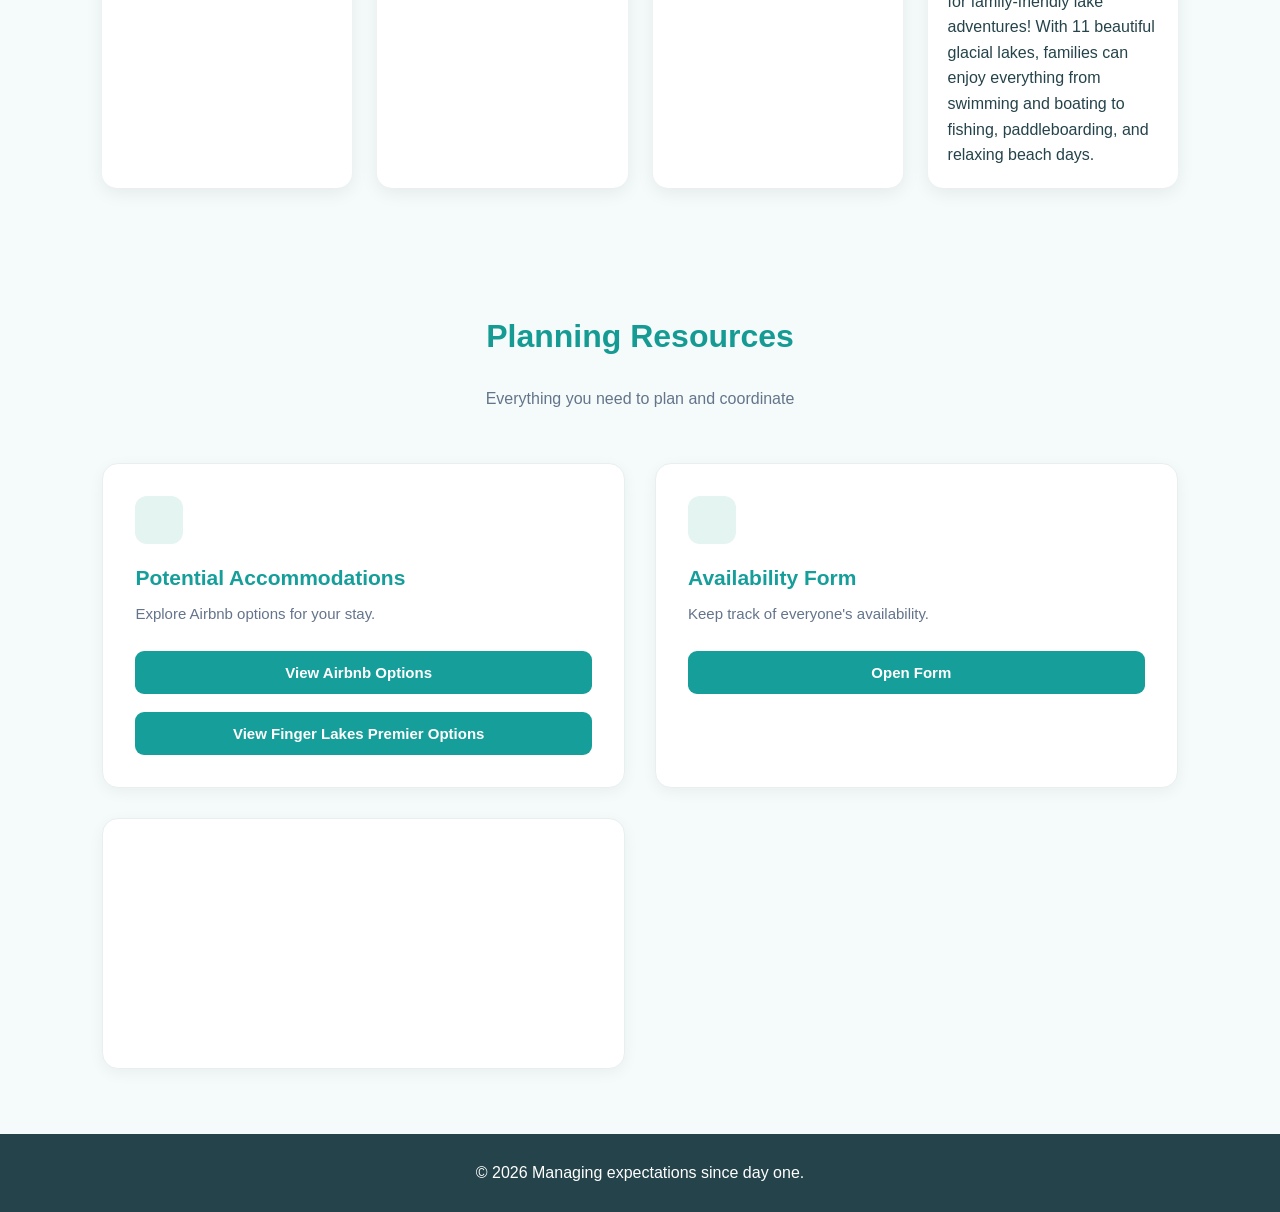
==== commit fdc99f05: "Fix for mobile view" ====
--- a/index.html
+++ b/index.html
@@ -75,7 +75,7 @@
     min-height: 500px;
     background:
     linear-gradient(rgba(0,0,0,.3),rgba(0,0,0,.35)),
-    url('https://vinepair.com/wp-content/uploads/2018/08/FingerLakes_Header.jpg');
+    url('./Images/FingerLakes_Header.jpg');
     background-size: cover;
     background-position: center;
     display: flex;
@@ -252,6 +252,7 @@
     display: grid;
     grid-template-columns: repeat(2, 1fr);
     gap: 30px;
+    max-width: 100%;
 }
 
 /* Card headings */
@@ -338,6 +339,20 @@
   text-decoration: none;
   color: #159b94;
 }
+ 
+.iframe-wrapper {
+    width: 300px;  /* Final scaled width (800 * 0.5) */
+    height: 185px; /* Final scaled height (600 * 0.5) */
+    overflow: hidden;
+  }
+
+  .iframe-wrapper iframe {
+    width: 600px;  /* Original native width of the content */
+    height: 371px; /* Original native height of the content */
+    transform: scale(0.5);
+    transform-origin: 0 0;
+    border: 0;
+  }
 
 @media(max-width: 650px) {
     header {
@@ -506,7 +521,9 @@
         </a>
     </div>
     <div class="link-card">
-        <iframe width="600" height="371" seamless frameborder="0" scrolling="no" src="https://docs.google.com/spreadsheets/d/e/2PACX-1vQfXzXoorqMYsX215RjBvY428gVkZ3lauhFhGlulQisiKimwD9xjH5LPTVgOyzrfisRylYUd4V9azBv/pubchart?oid=1821406875&amp;format=interactive"></iframe>
+        <div class="iframe-wrapper">
+            <iframe seamless frameborder="0" scrolling="no" src="https://docs.google.com/spreadsheets/d/e/2PACX-1vQfXzXoorqMYsX215RjBvY428gVkZ3lauhFhGlulQisiKimwD9xjH5LPTVgOyzrfisRylYUd4V9azBv/pubchart?oid=1821406875&amp;format=interactive"></iframe>
+        </div>
     </div>
 </div>
 <div>
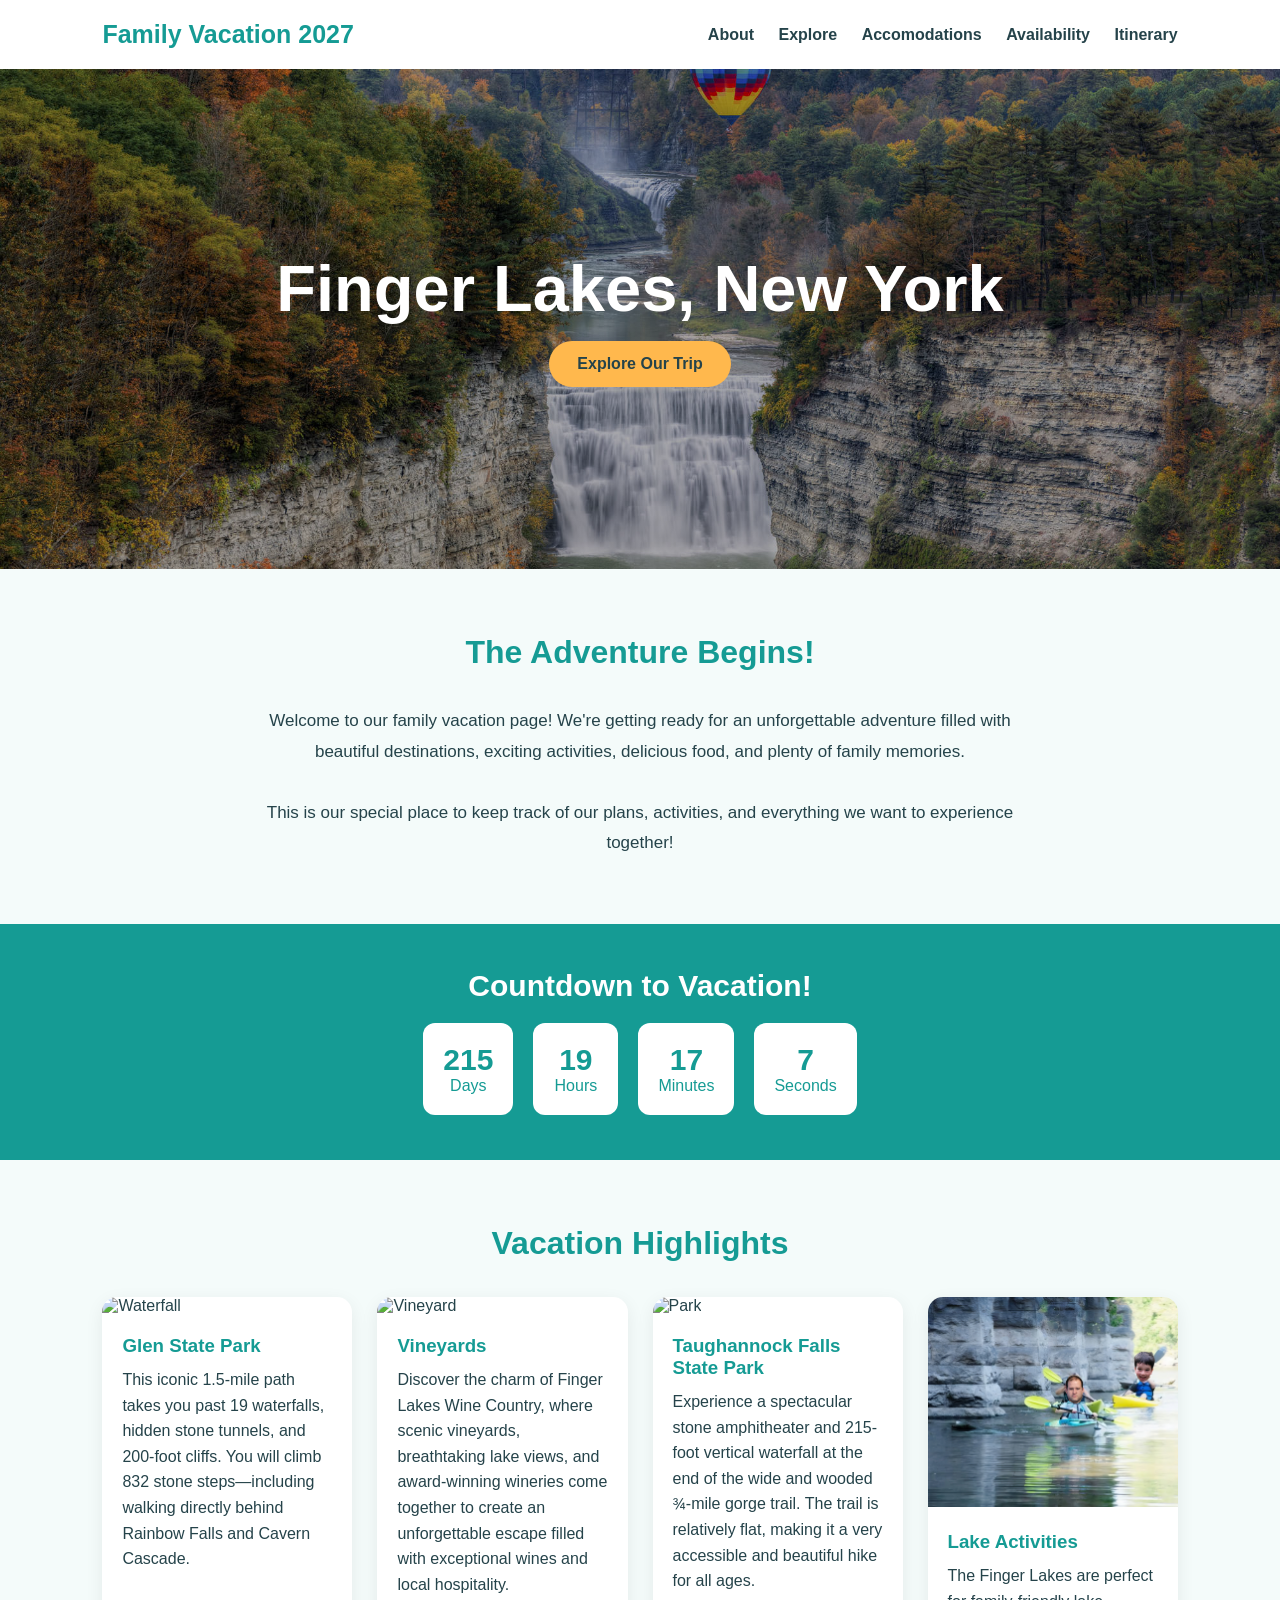
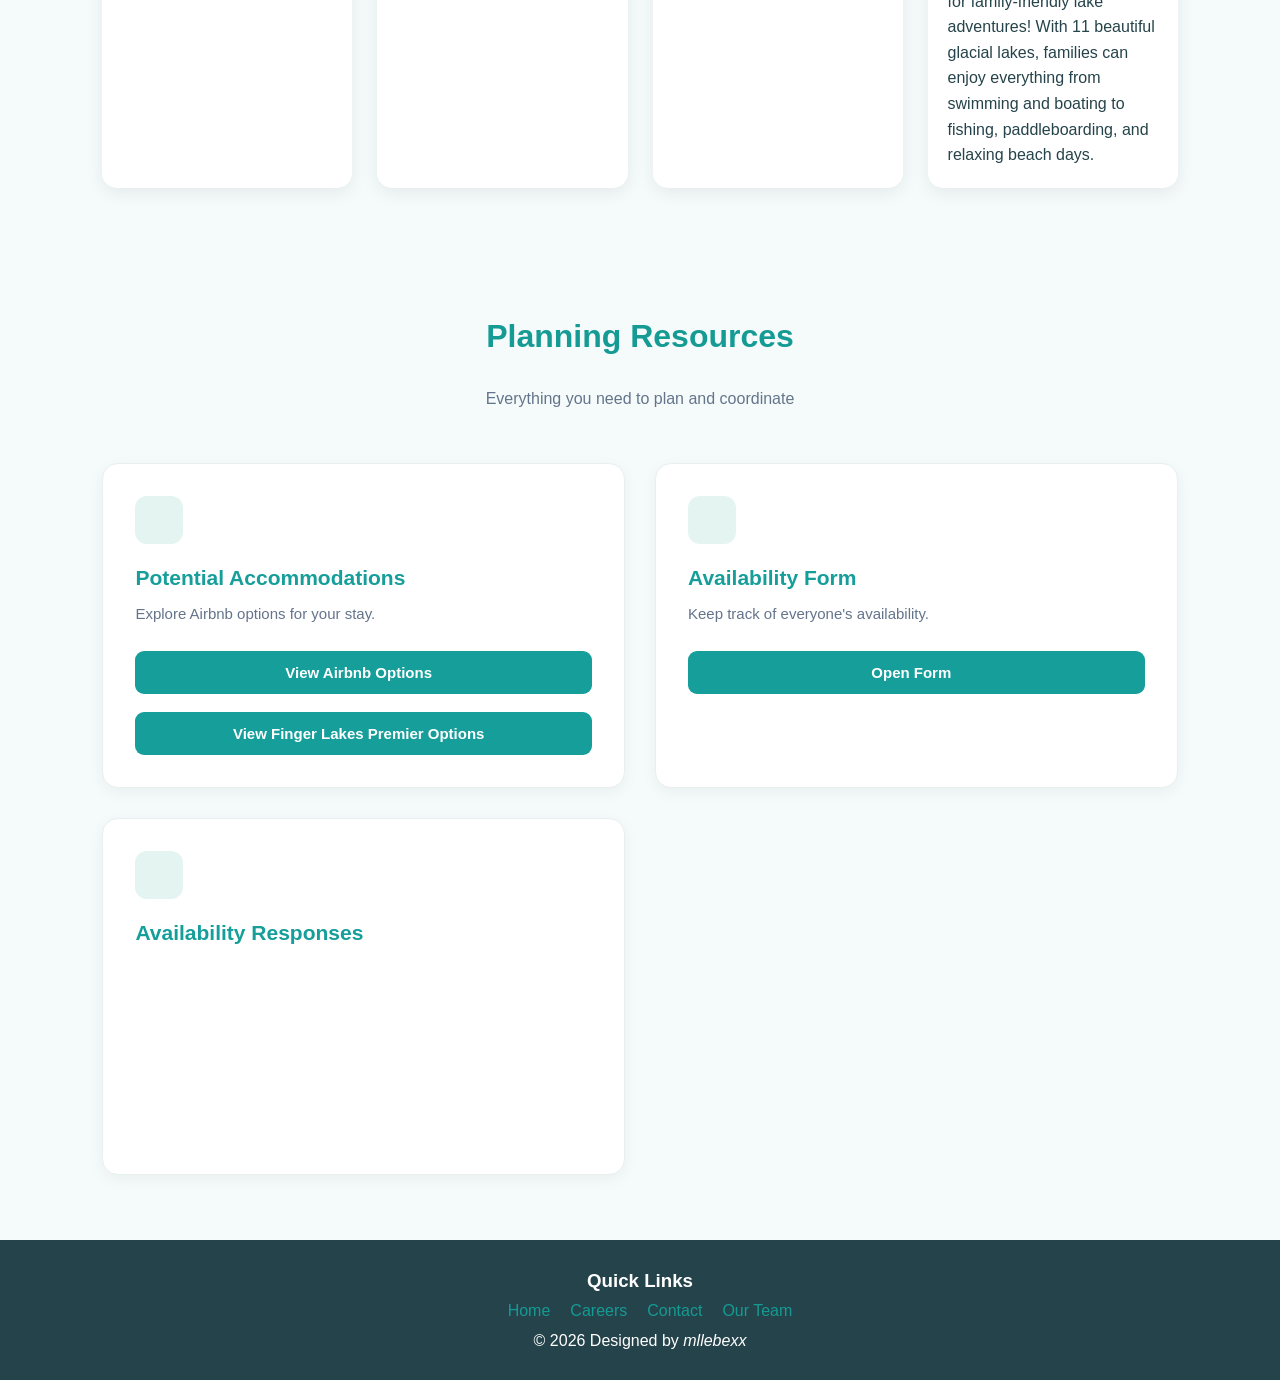
==== commit 03229b7c: "Added pages to footer links" ====
--- a/index.html
+++ b/index.html
@@ -2,393 +2,13 @@
 <!DOCTYPE html>
 <html lang="en">
 <head>
+<link rel="stylesheet" href="styles.css">
 <meta charset="UTF-8">
 <meta name="viewport" content="width=device-width, initial-scale=1.0">
 <title>Family Vacation 2027</title>
 
 <style>
-* {
-    margin: 0;
-    padding: 0;
-    box-sizing: border-box;
-    font-family: 'Segoe UI', sans-serif;
-    scroll-behavior: smooth;
-}
-
-body {
-    background: #f4fbfa;
-    color: #25434a;
-}
-
-header {
-    background: #ffffff;
-    padding: 20px 8%;
-    display: flex;
-    justify-content: space-between;
-    align-items: center;
-    box-shadow: 0 3px 12px rgba(0,0,0,.06);
-}
-
-/* Main container */
-.container {
-    max-width: 1100px;
-    margin: 0 auto;
-    padding: 60px 30px;
-}
-
-/* Page heading */
-.page-header {
-    text-align: center;
-    margin-bottom: 55px;
-}
-
-.page-header h1 {
-    color: #159E9A;
-    font-size: 36px;
-    font-weight: 700;
-    margin-bottom: 12px;
-}
-
-.page-header p {
-    color: #64748B;
-    font-size: 16px;
-}
-
-.logo {
-    font-size: 25px;
-    font-weight: bold;
-    color: #159b94;
-}
-
-nav a {
-    text-decoration: none;
-    color: #25434a;
-    margin-left: 20px;
-    font-weight: 600;
-}
-
-nav a:hover {
-    color: #159b94;
-}
-
-.hero {
-    min-height: 500px;
-    background:
-    linear-gradient(rgba(0,0,0,.3),rgba(0,0,0,.35)),
-    url('./Images/FingerLakes_Header.jpg');
-    background-size: cover;
-    background-position: center;
-    display: flex;
-    align-items: center;
-    justify-content: center;
-    text-align: center;
-    color: white;
-    padding: 30px;
-}
-
-.hero h1 {
-    font-size: clamp(38px, 6vw, 65px);
-    margin-bottom: 15px;
-}
-
-.hero p {
-    font-size: 20px;
-    margin-bottom: 25px;
-}
-
-.btn {
-    display: inline-block;
-    background: #ffb84d;
-    color: #25434a;
-    padding: 14px 28px;
-    border-radius: 30px;
-    text-decoration: none;
-    font-weight: bold;
-    transition: .3s;
-}
-
-.btn:hover {
-    background: #fff;
-    transform: translateY(-3px);
-}
-
-section {
-    padding: 65px 8%;
-}
-
-.section-title {
-    text-align: center;
-    font-size: 32px;
-    margin-bottom: 35px;
-    color: #159b94;
-}
-
-.intro {
-    text-align: center;
-    max-width: 750px;
-    margin: auto;
-    line-height: 1.8;
-    font-size: 17px;
-}
-
-.countdown {
-    background: #159b94;
-    color: white;
-    text-align: center;
-    padding: 45px 20px;
-}
-
-.countdown h2 {
-    font-size: 30px;
-    margin-bottom: 20px;
-}
-
-.timer {
-    display: flex;
-    justify-content: center;
-    gap: 20px;
-    flex-wrap: wrap;
-}
-
-.timer div {
-    background: white;
-    color: #159b94;
-    padding: 20px;
-    border-radius: 12px;
-    min-width: 85px;
-}
-
-.timer strong {
-    display: block;
-    font-size: 30px;
-}
-
-.grid {
-    display: grid;
-    grid-template-columns: repeat(auto-fit, minmax(240px, 1fr));
-    gap: 25px;
-}
-
-.card {
-    background: white;
-    border-radius: 15px;
-    overflow: hidden;
-    box-shadow: 0 5px 18px rgba(0,0,0,.07);
-    transition: .3s;
-}
-
-.card:hover {
-    transform: translateY(-5px);
-}
-
-.card img {
-    width: 100%;
-    height: 210px;
-    object-fit: cover;
-}
-
-.card-content {
-    padding: 20px;
-}
-
-.card h3 {
-    color: #159b94;
-    margin-bottom: 10px;
-}
-
-.card p {
-    line-height: 1.6;
-}
-
-.itinerary {
-    max-width: 500px;
-    margin: auto;
-}
-
-.day {
-    background: white;
-    padding: 22px;
-    margin-bottom: 15px;
-    border-left: 5px solid #ffb84d;
-    border-radius: 8px;
-    box-shadow: 0 3px 12px rgba(0,0,0,.05);
-}
-
-.day h3 {
-    color: #159b94;
-    margin-bottom: 8px;
-}
-
-.checklist {
-    max-width: 600px;
-    margin: auto;
-    background: white;
-    padding: 30px;
-    border-radius: 15px;
-    box-shadow: 0 5px 18px rgba(0,0,0,.06);
-}
-
-.checklist label {
-    display: block;
-    padding: 12px 0;
-    border-bottom: 1px solid #eee;
-    cursor: pointer;
-}
-
-.checklist input {
-    margin-right: 12px;
-    accent-color: #159b94;
-}
-
-footer {
-    background: #25434a;
-    color: white;
-    text-align: center;
-    padding: 30px;
-}
-
-/* Card layout */
-.links-grid {
-    display: grid;
-    grid-template-columns: repeat(2, 1fr);
-    gap: 30px;
-    max-width: 100%;
-}
-
-/* Card headings */
-.link-card h2 {
-    color: #159E9A;
-    font-size: 21px;
-    margin-bottom: 12px;
-}
-
-/* Individual cards */
-.link-card {
-    background-color: #FFFFFF;
-    padding: 32px;
-    border-radius: 16px;
-    box-shadow: 0 4px 15px rgba(0, 0, 0, 0.05);
-    border: 1px solid #E8F0EF;
-    transition: transform 0.25s ease,
-                box-shadow 0.25s ease;
-}
-
-.link-card:hover {
-    transform: translateY(-5px);
-    box-shadow: 0 10px 25px rgba(0, 0, 0, 0.08);
-}
-
-/* Icon styling */
-.icon-container {
-    width: 48px;
-    height: 48px;
-    background-color: #E4F4F1;
-    color: #159E9A;
-    border-radius: 12px;
-
-    display: flex;
-    align-items: center;
-    justify-content: center;
-
-    margin-bottom: 22px;
-}
-
-.icon-container svg {
-    width: 24px;
-    height: 24px;
-}
-
-/* Card descriptions */
-.link-card p {
-    color: #64748B;
-    font-size: 15px;
-    line-height: 1.6;
-    margin-bottom: 25px;
-}
-
-/* Buttons */
-.card-button {
-    display: flex;
-    align-items: center;
-    justify-content: center;
-    gap: 10px;
-
-    background-color: #159E9A;
-    color: #FFFFFF;
-
-    text-decoration: none;
-    font-size: 15px;
-    font-weight: 600;
-
-    padding: 13px 18px;
-    border-radius: 9px;
-
-    transition: background-color 0.2s ease;
-}
-
-.card-button:hover {
-    background-color: #117E7B;
-}
-
-.card-button svg {
-    width: 18px;
-    height: 18px;
-}
-
-a {
-  text-decoration: none;
-  color: #159b94;
-}
- 
-.iframe-wrapper {
-    width: 300px;  /* Final scaled width (800 * 0.5) */
-    height: 185px; /* Final scaled height (600 * 0.5) */
-    overflow: hidden;
-  }
-
-  .iframe-wrapper iframe {
-    width: 600px;  /* Original native width of the content */
-    height: 371px; /* Original native height of the content */
-    transform: scale(0.5);
-    transform-origin: 0 0;
-    border: 0;
-  }
-
-@media(max-width: 650px) {
-    header {
-        flex-direction: column;
-        gap: 15px;
-    }
-
-    nav a {
-        margin: 0 7px;
-        font-size: 13px;
-    }
-
-    section {
-        padding: 45px 6%;
-    }
-    .container {
-        padding: 40px 20px;
-    }
-
-    .page-header {
-        margin-bottom: 35px;
-    }
-
-    .page-header h1 {
-        font-size: 29px;
-    }
-
-    .links-grid {
-        grid-template-columns: 1fr;
-        gap: 20px;
-    }
-
-    .link-card {
-        padding: 25px;
-    }
-}
+
 </style>
 </head>
 
@@ -508,7 +128,7 @@
     <!-- Availability Card -->
     <div class="link-card">
         <div class="icon-container">
-            <i data-lucide="calendar-check"></i>
+            <i data-lucide="clipboard-list"></i>
         </div>
 
         <h2>Availability Form</h2>
@@ -521,6 +141,10 @@
         </a>
     </div>
     <div class="link-card">
+        <div class="icon-container">
+            <i data-lucide="calendar-check"></i>
+        </div>
+        <h2>Availability Responses</h2>
         <div class="iframe-wrapper">
             <iframe seamless frameborder="0" scrolling="no" src="https://docs.google.com/spreadsheets/d/e/2PACX-1vQfXzXoorqMYsX215RjBvY428gVkZ3lauhFhGlulQisiKimwD9xjH5LPTVgOyzrfisRylYUd4V9azBv/pubchart?oid=1821406875&amp;format=interactive"></iframe>
         </div>
@@ -563,7 +187,16 @@
 <footer>
     <!-- <h3>❤️ Family, Fun & Forever Memories</h3>
     <p>Made with love for our family vacation!</p> -->
-    <p>© 2026 Managing expectations since day one.</p>
+    <div class="footer-links">
+        <h3>Quick Links</h3>
+        <ul>
+            <li><a href="./index.html">Home</a></li>
+            <li><a href="./Careers.html">Careers</a></li>
+            <li><a href="./Contact.html">Contact</a></li>
+            <li><a href="./Team.html">Our Team</a></li>
+        </ul>
+      </div>
+    <p>© 2026 Designed by <i>mllebexx</i></p>
 </footer>
 
 <script src="https://unpkg.com/lucide@latest"></script>
--- a/styles.css
+++ b/styles.css
@@ -0,0 +1,430 @@
+* {
+    margin: 0;
+    padding: 0;
+    box-sizing: border-box;
+    font-family: 'Segoe UI', sans-serif;
+    scroll-behavior: smooth;
+}
+
+body {
+    background: #f4fbfa;
+    color: #25434a;
+}
+
+header {
+    background: #ffffff;
+    padding: 20px 8%;
+    display: flex;
+    justify-content: space-between;
+    align-items: center;
+    box-shadow: 0 3px 12px rgba(0,0,0,.06);
+}
+
+/* Main container */
+.container {
+    max-width: 1100px;
+    margin: 0 auto;
+    padding: 60px 30px;
+}
+
+/* Page heading */
+.page-header {
+    text-align: center;
+    margin-bottom: 55px;
+}
+
+.page-header h1 {
+    color: #159E9A;
+    font-size: 36px;
+    font-weight: 700;
+    margin-bottom: 12px;
+}
+
+.page-header p {
+    color: #64748B;
+    font-size: 16px;
+}
+
+.logo {
+    font-size: 25px;
+    font-weight: bold;
+    color: #159b94;
+}
+
+nav a {
+    text-decoration: none;
+    color: #25434a;
+    margin-left: 20px;
+    font-weight: 600;
+}
+
+nav a:hover {
+    color: #159b94;
+}
+
+/*Section styles*/
+section {
+    padding: 65px 8%;
+}
+
+.section-title {
+    text-align: center;
+    font-size: 32px;
+    margin-bottom: 35px;
+    color: #159b94;
+}
+
+/*Footer styles*/
+footer {
+    background: #25434a;
+    color: white;
+    text-align: center;
+    padding: 30px;
+    width: 100%;
+}
+.footer-links ul {
+  list-style: none;
+  padding: 0;
+  margin-top: 10px;
+  display: flex;
+  justify-content: center;
+}
+
+.footer-links li {
+  margin-bottom: 12px;
+  padding-left: 20px;
+}
+
+.hero {
+    min-height: 500px;
+    background:
+    linear-gradient(rgba(0,0,0,.3),rgba(0,0,0,.35)),
+    url('./Images/FingerLakes_Header.jpg');
+    background-size: cover;
+    background-position: center;
+    display: flex;
+    align-items: center;
+    justify-content: center;
+    text-align: center;
+    color: white;
+    padding: 30px;
+}
+
+.hero h1 {
+    font-size: clamp(38px, 6vw, 65px);
+    margin-bottom: 15px;
+}
+
+.hero p {
+    font-size: 20px;
+    margin-bottom: 25px;
+}
+
+.btn {
+    display: inline-block;
+    background: #ffb84d;
+    color: #25434a;
+    padding: 14px 28px;
+    border-radius: 30px;
+    text-decoration: none;
+    font-weight: bold;
+    transition: .3s;
+}
+
+.btn:hover {
+    background: #fff;
+    transform: translateY(-3px);
+}
+
+.intro {
+    text-align: center;
+    max-width: 750px;
+    margin: auto;
+    line-height: 1.8;
+    font-size: 17px;
+}
+
+.countdown {
+    background: #159b94;
+    color: white;
+    text-align: center;
+    padding: 45px 20px;
+}
+
+.countdown h2 {
+    font-size: 30px;
+    margin-bottom: 20px;
+}
+
+.timer {
+    display: flex;
+    justify-content: center;
+    gap: 20px;
+    flex-wrap: wrap;
+}
+
+.timer div {
+    background: white;
+    color: #159b94;
+    padding: 20px;
+    border-radius: 12px;
+    min-width: 85px;
+}
+
+.timer strong {
+    display: block;
+    font-size: 30px;
+}
+
+.grid {
+    display: grid;
+    grid-template-columns: repeat(auto-fit, minmax(240px, 1fr));
+    gap: 25px;
+}
+
+.card {
+    background: white;
+    border-radius: 15px;
+    overflow: hidden;
+    box-shadow: 0 5px 18px rgba(0,0,0,.07);
+    transition: .3s;
+}
+
+.card:hover {
+    transform: translateY(-5px);
+}
+
+.card img {
+    width: 100%;
+    height: 210px;
+    object-fit: cover;
+}
+
+.card-content {
+    padding: 20px;
+}
+
+.card h3 {
+    color: #159b94;
+    margin-bottom: 10px;
+}
+
+.card p {
+    line-height: 1.6;
+}
+
+.itinerary {
+    max-width: 500px;
+    margin: auto;
+}
+
+.day {
+    background: white;
+    padding: 22px;
+    margin-bottom: 15px;
+    border-left: 5px solid #ffb84d;
+    border-radius: 8px;
+    box-shadow: 0 3px 12px rgba(0,0,0,.05);
+}
+
+.day h3 {
+    color: #159b94;
+    margin-bottom: 8px;
+}
+
+.checklist {
+    max-width: 600px;
+    margin: auto;
+    background: white;
+    padding: 30px;
+    border-radius: 15px;
+    box-shadow: 0 5px 18px rgba(0,0,0,.06);
+}
+
+.checklist label {
+    display: block;
+    padding: 12px 0;
+    border-bottom: 1px solid #eee;
+    cursor: pointer;
+}
+
+.checklist input {
+    margin-right: 12px;
+    accent-color: #159b94;
+}
+
+/* Card layout */
+.links-grid {
+    display: grid;
+    grid-template-columns: repeat(2, 1fr);
+    gap: 30px;
+    max-width: 100%;
+}
+
+/* Card headings */
+.link-card h2 {
+    color: #159E9A;
+    font-size: 21px;
+    margin-bottom: 12px;
+}
+
+/* Individual cards */
+.link-card {
+    background-color: #FFFFFF;
+    padding: 32px;
+    border-radius: 16px;
+    box-shadow: 0 4px 15px rgba(0, 0, 0, 0.05);
+    border: 1px solid #E8F0EF;
+    transition: transform 0.25s ease,
+                box-shadow 0.25s ease;
+}
+
+.link-card:hover {
+    transform: translateY(-5px);
+    box-shadow: 0 10px 25px rgba(0, 0, 0, 0.08);
+}
+
+/* Icon styling */
+.icon-container {
+    width: 48px;
+    height: 48px;
+    background-color: #E4F4F1;
+    color: #159E9A;
+    border-radius: 12px;
+
+    display: flex;
+    align-items: center;
+    justify-content: center;
+
+    margin-bottom: 22px;
+}
+
+.icon-container svg {
+    width: 24px;
+    height: 24px;
+}
+
+/* Card descriptions */
+.link-card p {
+    color: #64748B;
+    font-size: 15px;
+    line-height: 1.6;
+    margin-bottom: 25px;
+}
+
+/* Buttons */
+.card-button {
+    display: flex;
+    align-items: center;
+    justify-content: center;
+    gap: 10px;
+
+    background-color: #159E9A;
+    color: #FFFFFF;
+
+    text-decoration: none;
+    font-size: 15px;
+    font-weight: 600;
+
+    padding: 13px 18px;
+    border-radius: 9px;
+
+    transition: background-color 0.2s ease;
+}
+
+.card-button:hover {
+    background-color: #117E7B;
+}
+
+.card-button svg {
+    width: 18px;
+    height: 18px;
+}
+
+a {
+  text-decoration: none;
+  color: #159b94;
+}
+ 
+.iframe-wrapper {
+    width: 300px;  /* Final scaled width (800 * 0.5) */
+    height: 185px; /* Final scaled height (600 * 0.5) */
+    overflow: hidden;
+  }
+
+  .iframe-wrapper iframe {
+    width: 600px;  /* Original native width of the content */
+    height: 371px; /* Original native height of the content */
+    transform: scale(0.5);
+    transform-origin: 0 0;
+    border: 0;
+  }
+
+@media(max-width: 650px) {
+    header {
+        flex-direction: column;
+        gap: 15px;
+    }
+
+    nav a {
+        margin: 0 7px;
+        font-size: 13px;
+    }
+
+    section {
+        padding: 45px 6%;
+    }
+    .container {
+        padding: 40px 20px;
+    }
+
+    .page-header {
+        margin-bottom: 35px;
+    }
+
+    .page-header h1 {
+        font-size: 29px;
+    }
+
+    .links-grid {
+        grid-template-columns: 1fr;
+        gap: 20px;
+    }
+
+    .link-card {
+        padding: 25px;
+    }
+}
+
+.careers-content {
+    text-align: center;
+    padding: 50px 30px;
+    border: 1px solid #e2e8f0;
+    border-radius: 10px;
+    background-color: #ffffff;
+  }
+
+  .careers-icon {
+    color: #64748b;
+    margin-bottom: 20px;
+  }
+
+  .careers-content h2 {
+    font-size: 26px;
+    margin: 0 0 20px;
+    color: #243746;
+  }
+
+  .careers-content p {
+    max-width: 650px;
+    margin: 0 auto 15px;
+    line-height: 1.7;
+    font-size: 16px;
+    color: #475569;
+  }
+
+  .careers-content .careers-message {
+    font-weight: 600;
+    color: #243746;
+    margin-top: 20px;
+  }
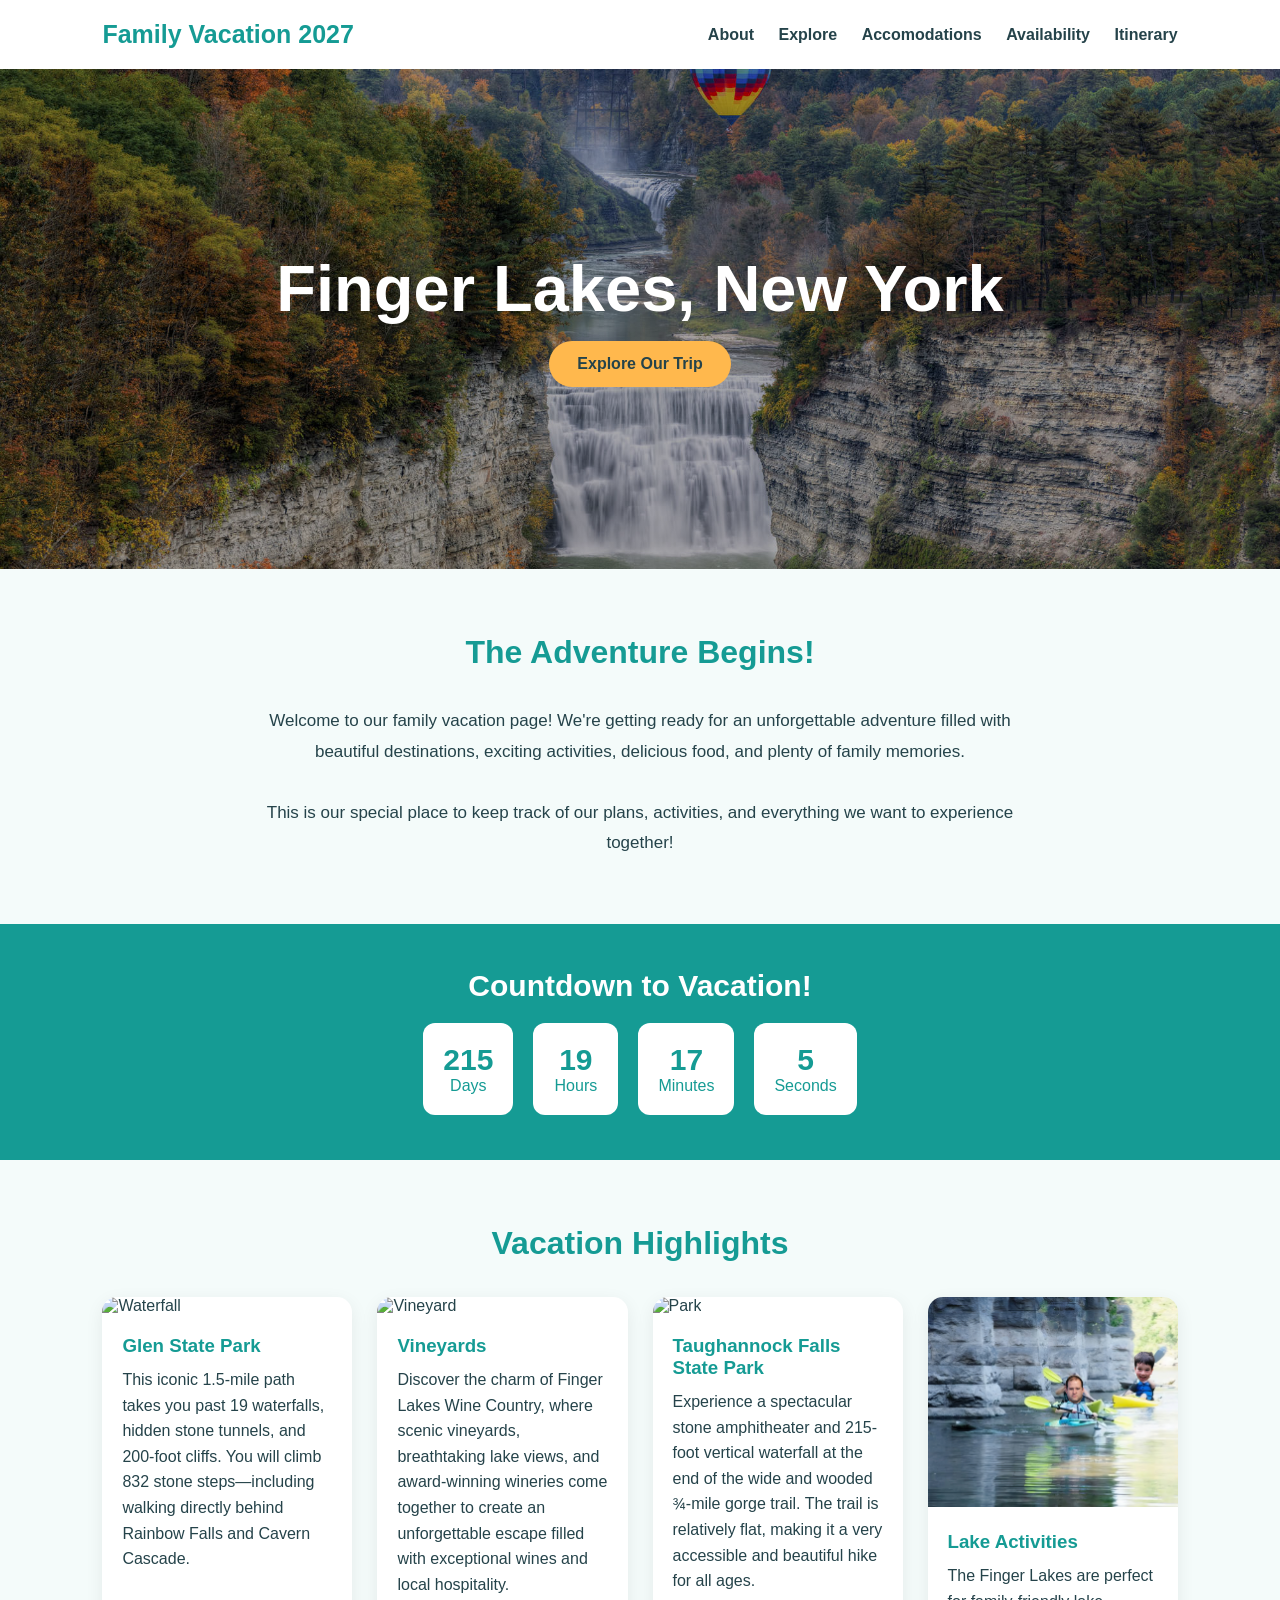
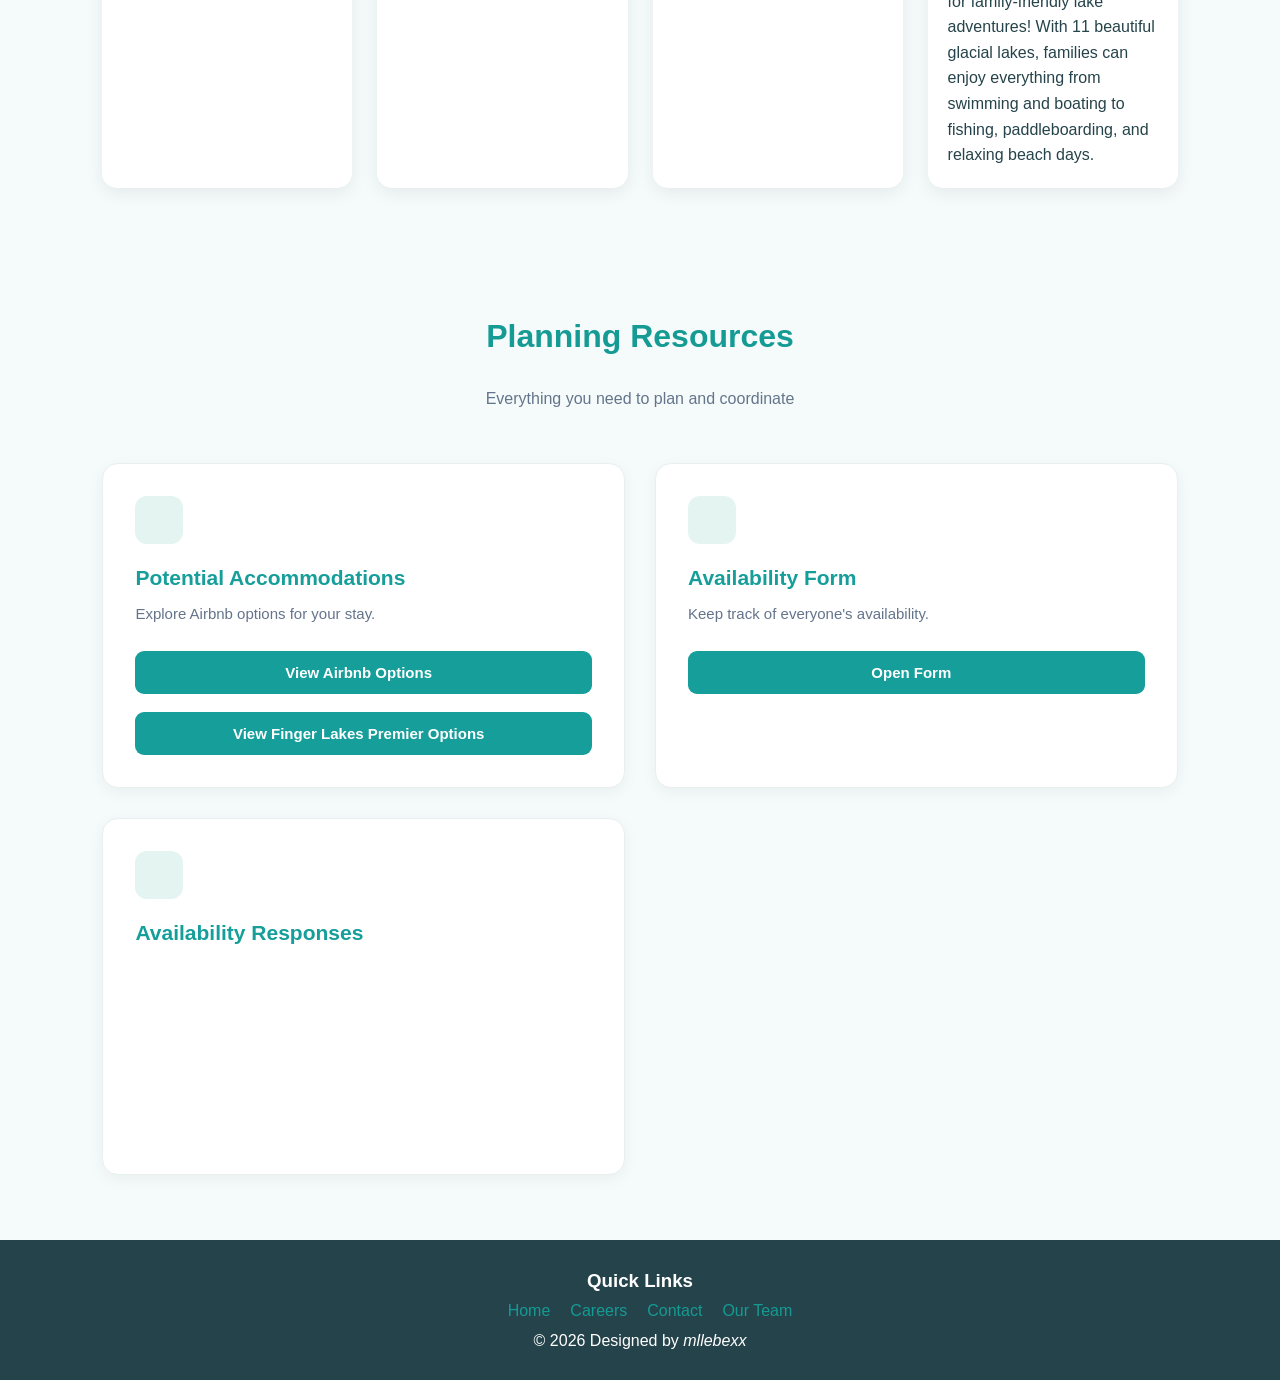
==== commit f57a0ebd: "Nav fix" ====
--- a/index.html
+++ b/index.html
@@ -19,7 +19,7 @@
     <nav>
         <a href="#about">About</a>
         <a href="#destinations">Explore</a>
-        <a href="#availability">Accomodations</a>
+        <a href="#accomodations">Accomodations</a>
         <a href="#availability">Availability</a>
         <a href="./Itinerary.html">Itinerary</a>
     </nav>
@@ -100,7 +100,7 @@
     </div>
 </section>
 <section >
-    <div class="page-header" id="availability">
+    <div class="page-header" id="accomodations">
         <h2 class="section-title">Planning Resources</h2>
         <p>Everything you need to plan and coordinate</p>
     </div>
@@ -126,7 +126,7 @@
     </div>
 
     <!-- Availability Card -->
-    <div class="link-card">
+    <div class="link-card" id="availability">
         <div class="icon-container">
             <i data-lucide="clipboard-list"></i>
         </div>
--- a/styles.css
+++ b/styles.css
@@ -350,6 +350,7 @@
     width: 300px;  /* Final scaled width (800 * 0.5) */
     height: 185px; /* Final scaled height (600 * 0.5) */
     overflow: hidden;
+    margin: auto;
   }
 
   .iframe-wrapper iframe {
